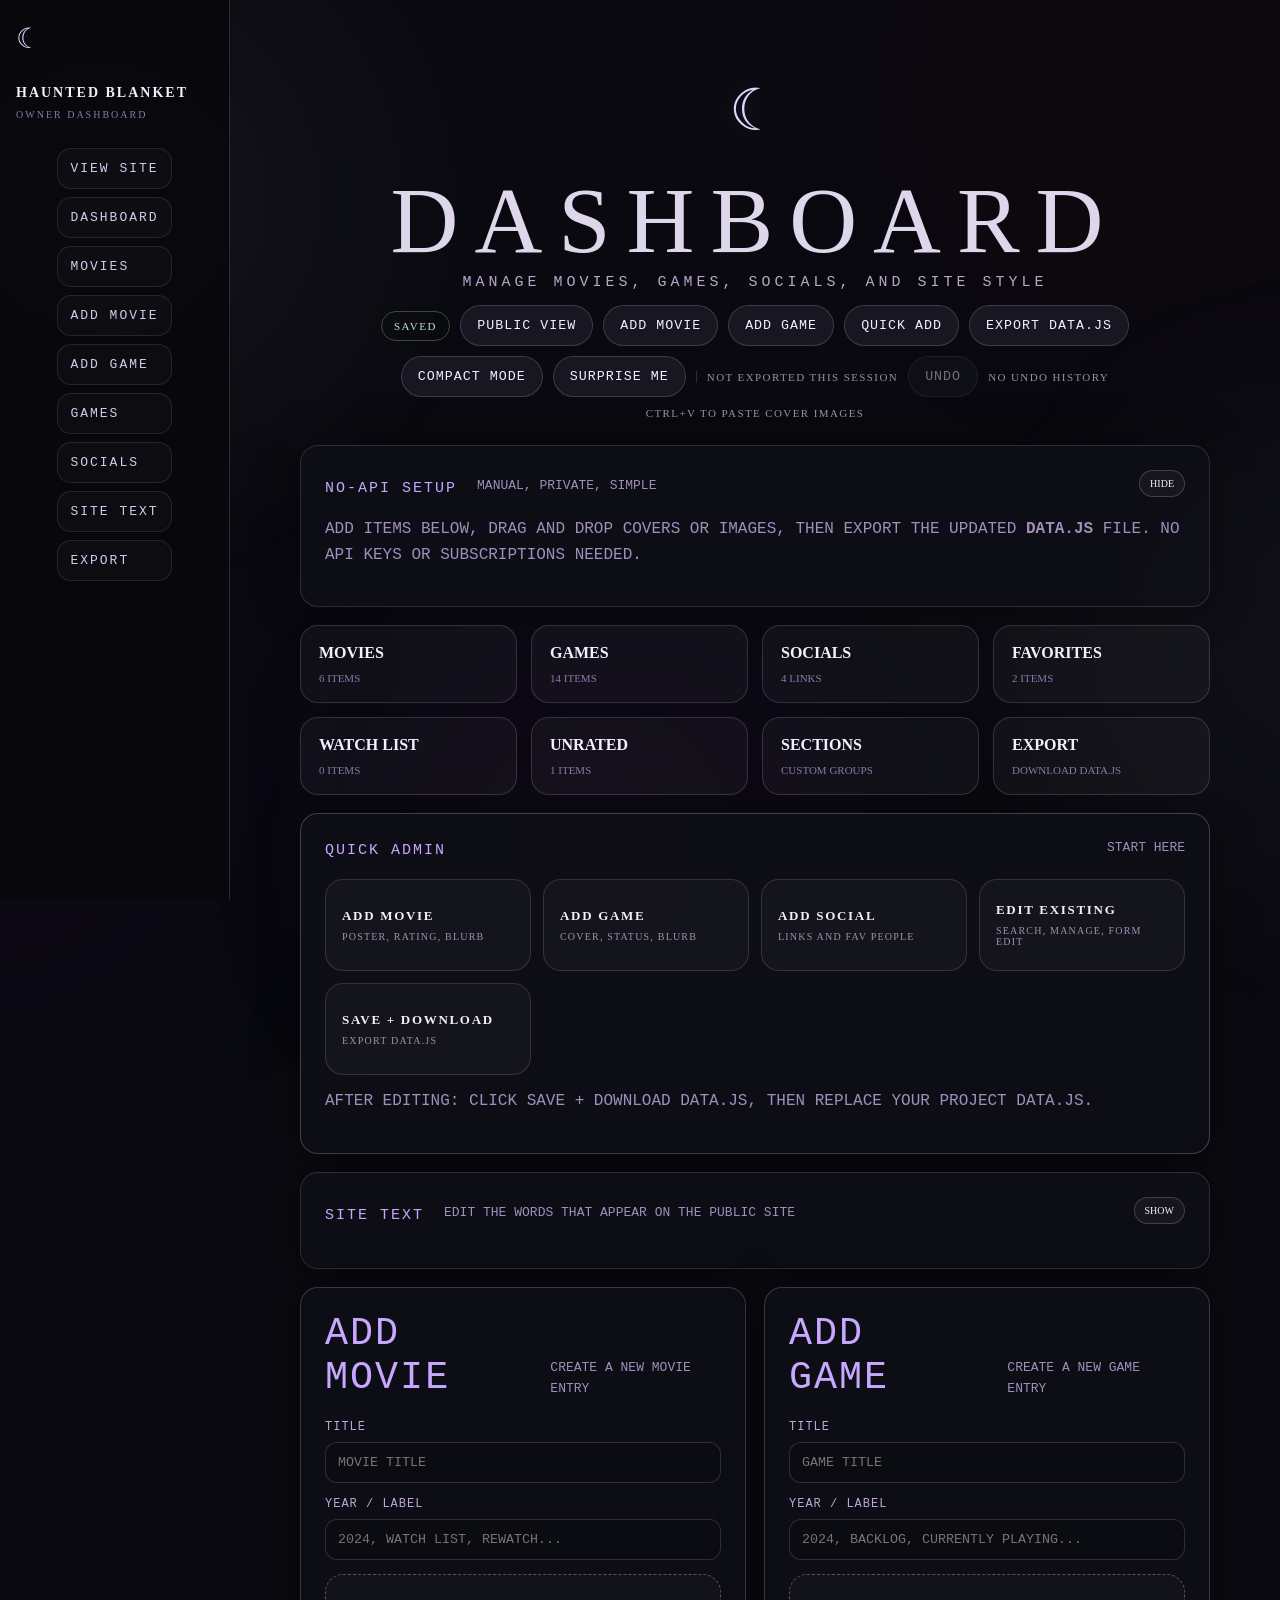
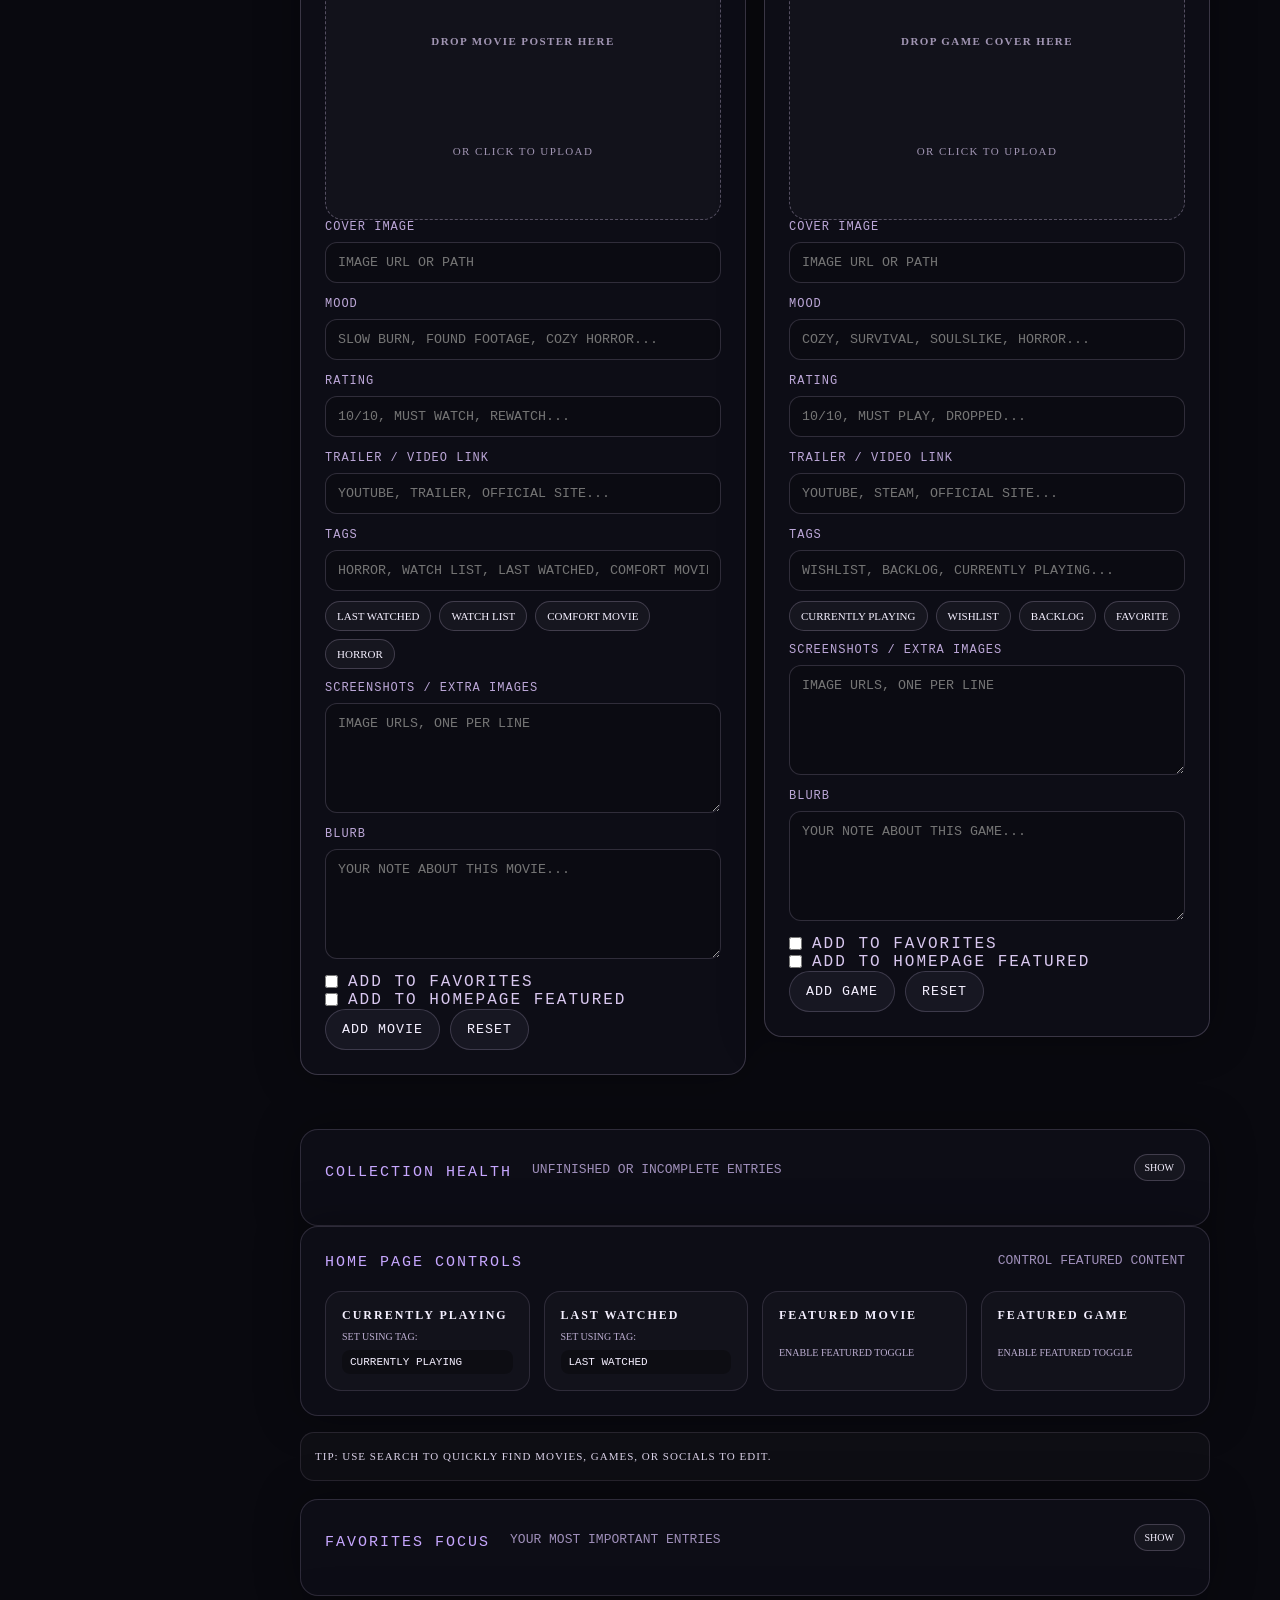
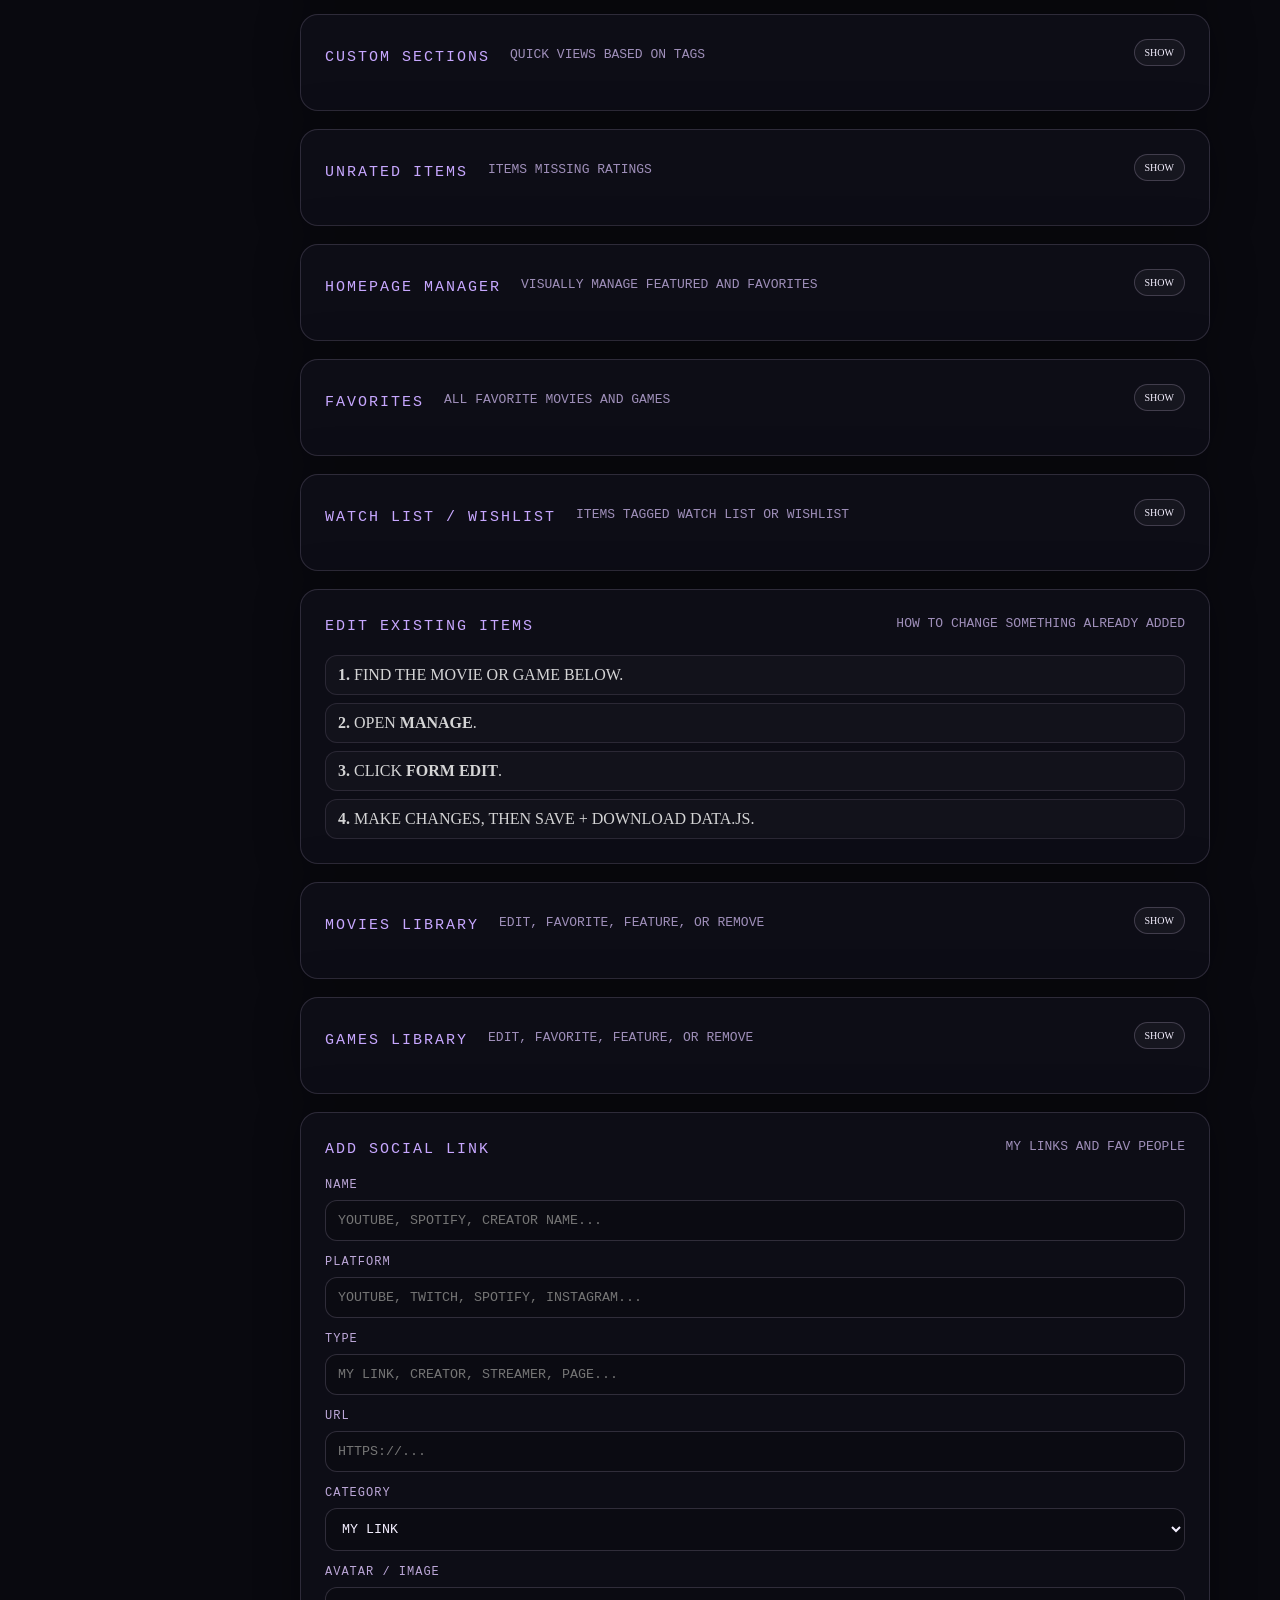
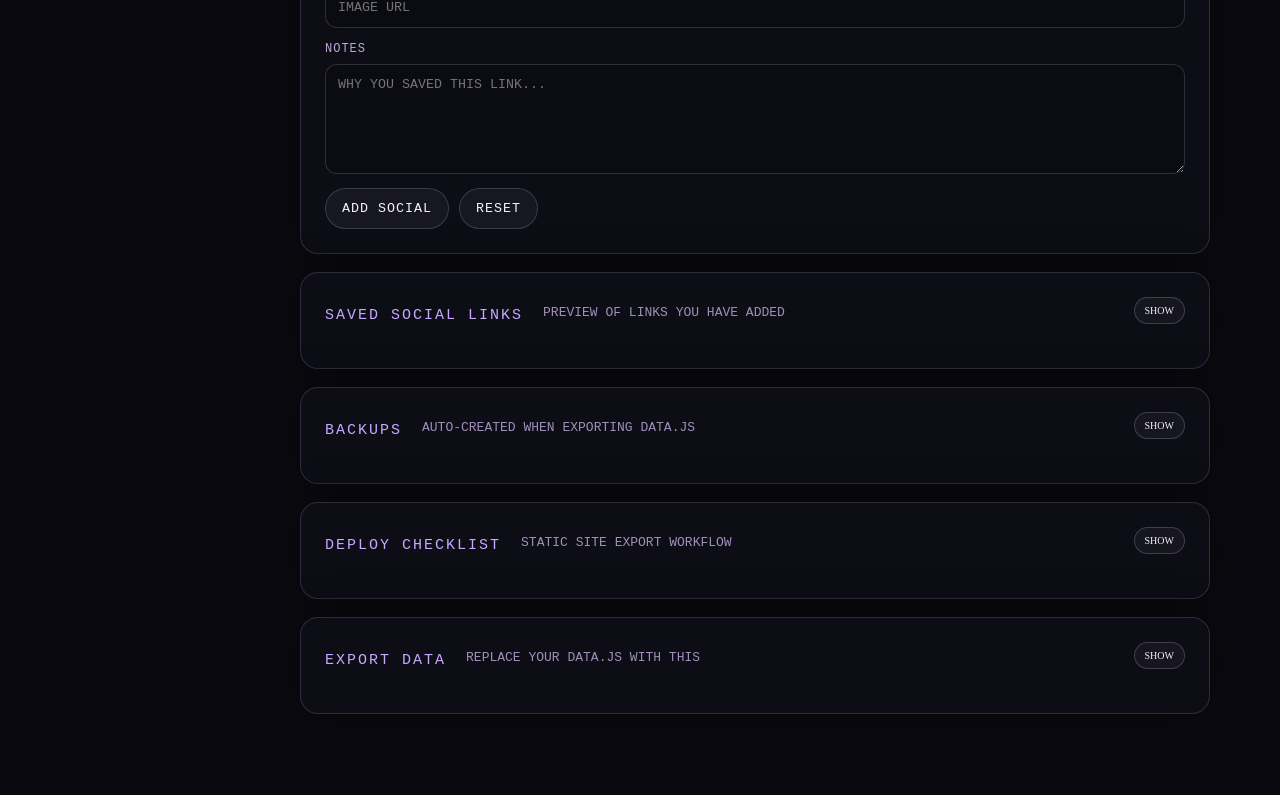
==== admin.html @ 54a0401f "Fixed GitHub Pages structure" ====
<!DOCTYPE html>
<html lang="en">
<head>
  <meta charset="UTF-8">
  <meta name="viewport" content="width=device-width, initial-scale=1.0">
  <title>HAUNTED BLANKET ADMIN</title>
  <link rel="stylesheet" href="admin.css">
</head>
<body
 class="admin-dashboard">
  <aside class="admin-sidebar">
    <div class="admin-brand">
      <div class="moon">☾</div>
      <strong>HAUNTED BLANKET</strong>
      <span>OWNER DASHBOARD</span>
    </div>
    <nav>
      <a href="index.html">VIEW SITE</a>
      <a href="#dashboard">DASHBOARD</a>
      <a href="#moviesAdmin">MOVIES</a>
      <a href="#addMoviePanel">ADD MOVIE</a>
      <a href="#addGamePanel">ADD GAME</a>
      <a href="#gamesAdmin">GAMES</a>
      <a href="#socials">SOCIALS</a>
      <a href="#design">SITE TEXT</a>
      <a href="#export">EXPORT</a>
    </nav>
  </aside>

  <main class="admin-wrap dashboard-main" id="dashboard">
    <section class="hero" style="padding:34px 0 26px">
      <div class="moon">☾</div>
      <h1>DASHBOARD</h1>
      <p class="subtitle">MANAGE MOVIES, GAMES, SOCIALS, AND SITE STYLE</p>
      <div class="admin-status-row">
        <span class="save-status clean" id="saveStatus">SAVED</span>
        <button type="button" class="btn mini-btn" id="viewModeToggle" onclick="toggleViewMode()">PUBLIC VIEW</button>
        <button type="button" class="btn mini-btn" id="quickAddMovieBtn" onclick="showAddPanel('movie')">ADD MOVIE</button>
        <button type="button" class="btn mini-btn" id="quickAddGameBtn" onclick="showAddPanel('game')">ADD GAME</button>
        <button type="button" class="btn mini-btn" onclick="openQuickAdd()">QUICK ADD</button>
        <button type="button" class="btn mini-btn" onclick="downloadNow()">EXPORT DATA.JS</button>
        <button type="button" class="btn mini-btn" id="densityToggle" onclick="toggleDensity()">COMPACT MODE</button>
        <button type="button" class="btn mini-btn" onclick="surpriseMe()">SURPRISE ME</button>
        <span class="undo-status" id="lastExportStatus">NOT EXPORTED THIS SESSION</span>
        <button type="button" class="btn mini-btn" id="undoBtn" onclick="undoLastAction()" disabled>UNDO</button>
        <span class="undo-status" id="undoStatus">NO UNDO HISTORY</span>
        <span class="undo-status">CTRL+V TO PASTE COVER IMAGES</span>
      </div>
    </section>

    <section class="panel" id="howto">
      <div class="section-header">
        <h2>NO-API SETUP</h2>
        <p>MANUAL, PRIVATE, SIMPLE</p>
      </div>
      <p class="notice">
        ADD ITEMS BELOW, DRAG AND DROP COVERS OR IMAGES, THEN EXPORT THE UPDATED <strong>DATA.JS</strong> FILE. NO API KEYS OR SUBSCRIPTIONS NEEDED.
      </p>
    </section>

    <section class="dashboard-cards">
      <a class="dash-card" href="#moviesAdmin"><strong>MOVIES</strong><span id="movieCount">0 ITEMS</span></a>
      <a class="dash-card" href="#gamesAdmin"><strong>GAMES</strong><span id="gameCount">0 ITEMS</span></a>
      <a class="dash-card" href="#socials"><strong>SOCIALS</strong><span id="socialCount">0 LINKS</span></a>
      <a class="dash-card" href="#favoritesAdmin"><strong>FAVORITES</strong><span id="favoriteCount">0 ITEMS</span></a>
      <a class="dash-card" href="#watchlistAdmin"><strong>WATCH LIST</strong><span id="watchlistCount">0 ITEMS</span></a>
      <a class="dash-card" href="#unratedAdmin"><strong>UNRATED</strong><span id="unratedCount">0 ITEMS</span></a>
      <a class="dash-card" href="#customSectionsPanel"><strong>SECTIONS</strong><span>CUSTOM GROUPS</span></a>
      <a class="dash-card" href="#export"><strong>EXPORT</strong><span>DOWNLOAD DATA.JS</span></a>
    </section>


    <section class="panel no-collapse easy-admin-panel" id="easyActions">
      <div class="section-header"><h2>QUICK ADMIN</h2><p>START HERE</p></div>
      <div class="easy-action-grid">
        <a class="easy-action-card" href="#addMoviePanel"><strong>ADD MOVIE</strong><span>POSTER, RATING, BLURB</span></a>
        <a class="easy-action-card" href="#addGamePanel"><strong>ADD GAME</strong><span>COVER, STATUS, BLURB</span></a>
        <a class="easy-action-card" href="#socials"><strong>ADD SOCIAL</strong><span>LINKS AND FAV PEOPLE</span></a>
        <a class="easy-action-card" href="#moviesAdmin"><strong>EDIT EXISTING</strong><span>SEARCH, MANAGE, FORM EDIT</span></a>
        <button type="button" class="easy-action-card button-card" onclick="saveSettingsAndExport()"><strong>SAVE + DOWNLOAD</strong><span>EXPORT DATA.JS</span></button>
      </div>
      <p class="notice easy-reminder">AFTER EDITING: CLICK SAVE + DOWNLOAD DATA.JS, THEN REPLACE YOUR PROJECT DATA.JS.</p>
    </section>


    <section class="panel" style="display:none">
      <div id="recentlyEditedList"></div>
    </section>

    <section class="panel live-preview-panel" style="display:none">
      <div id="sitePreview" style="display:none"></div>
    </section>

    <section class="panel" id="design" style="margin-top:18px">
      <div class="section-header"><h2>SITE TEXT</h2><p>EDIT THE WORDS THAT APPEAR ON THE PUBLIC SITE</p></div>
      <p class="notice">CHANGE THE TEXT BELOW, THEN EXPORT <strong>DATA.JS</strong>. THESE SETTINGS APPLY ACROSS THE PUBLIC SITE.</p>
      <div class="settings-grid">
        <label class="field">SITE TITLE<input id="set_siteTitle"></label>
        <label class="field">HOME SUBTITLE<input id="set_homeSubtitle"></label>
        <label class="field">COLLECTION HEADING<input id="set_collectionHeading"></label>
        <label class="field">COLLECTION SUBTITLE<input id="set_collectionSubtitle"></label>
        <label class="field">RECENTLY ADDED HEADING<input id="set_recentHeading"></label>
        <label class="field">RECENTLY ADDED SUBTITLE<input id="set_recentSubtitle"></label>
        <label class="field">FEATURED HEADING<input id="set_featuredHeading"></label>
        <label class="field">FEATURED SUBTITLE<input id="set_featuredSubtitle"></label>
        <label class="field">HOME QUOTE<input id="set_quote"></label>
        <label class="field">FOOTER TEXT<input id="set_footer"></label>
        <label class="field">MOVIES SUBTITLE<input id="set_moviesSubtitle"></label>
        <label class="field">MOVIES HEADING<input id="set_moviesHeading"></label>
        <label class="field">MOVIES FAVORITES HEADING<input id="set_moviesFavoritesHeading"></label>
        <label class="field">MOVIES REST HEADING<input id="set_moviesAllHeading"></label>
        <label class="field">GAMES SUBTITLE<input id="set_gamesSubtitle"></label>
        <label class="field">GAMES HEADING<input id="set_gamesHeading"></label>
        <label class="field">GAMES FAVORITES HEADING<input id="set_gamesFavoritesHeading"></label>
        <label class="field">GAMES REST HEADING<input id="set_gamesAllHeading"></label>
        <label class="field">SOCIALS SUBTITLE<input id="set_socialsSubtitle"></label>
        <label class="field">SOCIALS HEADING<input id="set_socialsHeading"></label>
      </div>
      <div class="button-row" style="margin-top:14px"><button type="button" class="btn" onclick="saveSettingsAndExport()">SAVE SITE TEXT + DOWNLOAD DATA.JS</button><button type="button" class="btn" onclick="alert(getDataText().slice(0, 1200))">VERIFY SITE TEXT SAVE</button></div>
    </section>

    
    <section class="admin-grid no-collapse" id="addMediaActions" style="margin-top:18px">
      <div class="panel no-collapse" id="addMoviePanel">
        <div class="section-header"><h2>ADD MOVIE</h2><p>CREATE A NEW MOVIE ENTRY</p></div>
        <label class="field">TITLE<input id="movieTitle" placeholder="MOVIE TITLE"></label>
        <label class="field">YEAR / LABEL<input id="movieYear" placeholder="2024, WATCH LIST, REWATCH..."></label>
        <div class="add-cover-drop" id="movieDropZone" tabindex="0">
          <div id="moviePreviewBox" class="add-cover-preview"><strong>DROP MOVIE POSTER HERE</strong><span>OR CLICK TO UPLOAD</span></div>
          <input id="movieFile" type="file" accept="image/*" hidden>
        </div>
        <label class="field">COVER IMAGE<input id="movieImage" placeholder="IMAGE URL OR PATH"></label>
        <label class="field">MOOD<input id="movieMood" placeholder="SLOW BURN, FOUND FOOTAGE, COZY HORROR..."></label>
        <label class="field">RATING<input id="movieRating" placeholder="10/10, MUST WATCH, REWATCH..."></label>
        <label class="field">TRAILER / VIDEO LINK<input id="movieTrailer" placeholder="YOUTUBE, TRAILER, OFFICIAL SITE..."></label>
        <label class="field">TAGS<input id="movieTags" placeholder="HORROR, WATCH LIST, LAST WATCHED, COMFORT MOVIE..."></label>
        <div class="quick-status-row movie-status-buttons">
          <button type="button" class="chip-btn" onclick="addDedicatedTag('movie','LAST WATCHED')">LAST WATCHED</button>
          <button type="button" class="chip-btn" onclick="addDedicatedTag('movie','WATCH LIST')">WATCH LIST</button>
          <button type="button" class="chip-btn" onclick="addDedicatedTag('movie','COMFORT MOVIE')">COMFORT MOVIE</button>
          <button type="button" class="chip-btn" onclick="addDedicatedTag('movie','HORROR')">HORROR</button>
        </div>
        <label class="field">SCREENSHOTS / EXTRA IMAGES<textarea id="movieGallery" placeholder="IMAGE URLS, ONE PER LINE"></textarea></label>
        <label class="field">BLURB<textarea id="movieDescription" placeholder="YOUR NOTE ABOUT THIS MOVIE..."></textarea></label>
        <label class="toggle-field"><input id="movieFavorite" type="checkbox"> ADD TO FAVORITES</label>
        <label class="toggle-field"><input id="movieFeatured" type="checkbox"> ADD TO HOMEPAGE FEATURED</label>
        <div class="button-row">
          <button type="button" class="btn" onclick="addMovie()">ADD MOVIE</button>
          <button type="button" class="btn" onclick="resetMovieForm()">RESET</button>
        </div>
      </div>

      <div class="panel no-collapse" id="addGamePanel">
        <div class="section-header"><h2>ADD GAME</h2><p>CREATE A NEW GAME ENTRY</p></div>
        <label class="field">TITLE<input id="gameTitle" placeholder="GAME TITLE"></label>
        <label class="field">YEAR / LABEL<input id="gameYear" placeholder="2024, BACKLOG, CURRENTLY PLAYING..."></label>
        <div class="add-cover-drop" id="gameDropZone" tabindex="0">
          <div id="gamePreviewBox" class="add-cover-preview"><strong>DROP GAME COVER HERE</strong><span>OR CLICK TO UPLOAD</span></div>
          <input id="gameFile" type="file" accept="image/*" hidden>
        </div>
        <label class="field">COVER IMAGE<input id="gameImage" placeholder="IMAGE URL OR PATH"></label>
        <label class="field">MOOD<input id="gameMood" placeholder="COZY, SURVIVAL, SOULSLIKE, HORROR..."></label>
        <label class="field">RATING<input id="gameRating" placeholder="10/10, MUST PLAY, DROPPED..."></label>
        <label class="field">TRAILER / VIDEO LINK<input id="gameTrailer" placeholder="YOUTUBE, STEAM, OFFICIAL SITE..."></label>
        <label class="field">TAGS<input id="gameTags" placeholder="WISHLIST, BACKLOG, CURRENTLY PLAYING..."></label>
        <div class="quick-status-row game-status-buttons">
          <button type="button" class="chip-btn" onclick="addDedicatedTag('game','CURRENTLY PLAYING')">CURRENTLY PLAYING</button>
          <button type="button" class="chip-btn" onclick="addDedicatedTag('game','WISHLIST')">WISHLIST</button>
          <button type="button" class="chip-btn" onclick="addDedicatedTag('game','BACKLOG')">BACKLOG</button>
          <button type="button" class="chip-btn" onclick="addDedicatedTag('game','FAVORITE')">FAVORITE</button>
        </div>
        <label class="field">SCREENSHOTS / EXTRA IMAGES<textarea id="gameGallery" placeholder="IMAGE URLS, ONE PER LINE"></textarea></label>
        <label class="field">BLURB<textarea id="gameDescription" placeholder="YOUR NOTE ABOUT THIS GAME..."></textarea></label>
        <label class="toggle-field"><input id="gameFavorite" type="checkbox"> ADD TO FAVORITES</label>
        <label class="toggle-field"><input id="gameFeatured" type="checkbox"> ADD TO HOMEPAGE FEATURED</label>
        <div class="button-row">
          <button type="button" class="btn" onclick="addGame()">ADD GAME</button>
          <button type="button" class="btn" onclick="resetGameForm()">RESET</button>
        </div>
      </div>
    </section>


    <section class="admin-grid" id="media" style="margin-top:18px">
      <div class="panel">
        <div class="section-header"><h2>EDIT SELECTED ITEM</h2><p>USED WHEN YOU CLICK FORM EDIT ON A CARD</p></div>
        <div class="admin-tools sticky-toolbar">
          <label class="field">SEARCH LIBRARY<input id="mediaSearch" placeholder="SEARCH TITLE, TAG, MOOD..." oninput="renderAll()"></label>
          <label class="field">SORT LIBRARY<select id="mediaSort" onchange="renderAll()">
            <option value="manual">MANUAL ORDER</option>
            <option value="recent">RECENTLY EDITED</option>
            <option value="title">TITLE A-Z</option>
            <option value="year">YEAR / LABEL</option>
          </select></label>
          <label class="toggle-field"><input id="showArchived" type="checkbox" onchange="renderAll()"> SHOW ARCHIVED ITEMS</label>
          <div class="quick-filter-bar" id="quickFilterBar">
            <button type="button" class="chip-btn" onclick="setQuickFilter('')">ALL</button>
            <button type="button" class="chip-btn" onclick="setQuickFilter('favorite')">FAVORITES</button>
            <button type="button" class="chip-btn" onclick="setQuickFilter('featured')">FEATURED</button>
            <button type="button" class="chip-btn" onclick="setQuickFilter('watchlist')">WATCHLIST</button>
            <button type="button" class="chip-btn" onclick="setQuickFilter('backlog')">BACKLOG</button>
            <button type="button" class="chip-btn" onclick="setQuickFilter('missingPoster')">MISSING POSTER</button>
            <button type="button" class="chip-btn" onclick="setQuickFilter('missingRating')">MISSING RATING</button>
            <button type="button" class="chip-btn" onclick="setQuickFilter('missingBlurb')">MISSING BLURB</button>
          </div>
          <div class="tag-manager" id="tagManager"></div>
          <div class="tag-presets">
            <button type="button" class="chip-btn" onclick="addPresetTag('HORROR')">HORROR</button>
            <button type="button" class="chip-btn" onclick="addPresetTag('COZY')">COZY</button>
            <button type="button" class="chip-btn" onclick="addPresetTag('WATCH LIST')">WATCH LIST</button>
            <button type="button" class="chip-btn" onclick="addPresetTag('WISHLIST')">WISHLIST</button>
            <button type="button" class="chip-btn" onclick="addPresetTag('BACKLOG')">BACKLOG</button>
            <button type="button" class="chip-btn" onclick="addPresetTag('COMPLETED')">COMPLETED</button>
            <button type="button" class="chip-btn" onclick="addPresetTag('FAVORITE')">FAVORITE</button>
          </div>
        </div>
        <label class="field">TITLE<input id="title" placeholder="SILENT HILL 2, THE WITCH, RESIDENT EVIL 2..."></label>
        <label class="field">TYPE<select id="type"><option value="movie">MOVIE</option><option value="game">GAME</option></select></label>
        <label class="field">YEAR / LABEL<input id="year" placeholder="2015, GAME, BACKLOG..."></label>
        <label class="field">POSTER / COVER</label>
        <div class="poster-drop-zone" id="coverDropZone" role="button" tabindex="0" aria-label="DRAG AND DROP A COVER IMAGE OR CLICK TO UPLOAD">
          <input id="coverFile" class="hidden-file" type="file" accept="image/*">
          <div class="poster-preview-box" id="coverPreviewBox"><div class="poster-placeholder"><strong>DROP COVER HERE</strong><span>OR CLICK TO UPLOAD</span></div></div>
        </div>
        <label class="field">IMAGE URL / PATH<input id="image" placeholder="OPTIONAL: IMAGES/MY-COVER.WEBP OR HTTPS://..."></label>
        <label class="field">MOOD<input id="mood" placeholder="RAINY NIGHT, SURVIVAL PANIC, COZY REPLAY..."></label>
        <label class="field">RATING<input id="rating" placeholder="10/10, 5 STARS, A+, FAVORITE..."></label>
        <label class="field">TRAILER / VIDEO LINK<input id="trailer" placeholder="YOUTUBE, TRAILER, STEAM, OFFICIAL SITE..."></label>
        <label class="field">SCREENSHOTS / EXTRA IMAGES<textarea id="gallery" placeholder="PASTE IMAGE URLS, ONE PER LINE"></textarea></label>
        <label class="field">TAGS<input id="tags" placeholder="HORROR, COZY, FAVORITE, BACKLOG"></label>
        <label class="field">BLURB<textarea id="description" placeholder="WRITE YOUR OWN SHORT NOTE..."></textarea></label>
        <label class="toggle-field"><input id="favorite" type="checkbox"> ADD TO FAVORITES SECTION</label>
        <label class="toggle-field"><input id="featured" type="checkbox"> ADD TO HOMEPAGE FEATURED PICKS</label>
        <div class="button-row"><button type="button" class="btn" id="saveEntryBtn" onclick="addEntry()">ADD ENTRY</button><button type="button" class="btn" onclick="resetForm()">RESET</button></div>
      </div>
    </section>

    <section class="admin-grid" style="margin-top:18px">
    </section>

    <section class="panel" id="collectionHealthPanel" style="margin-top:18px">
      <div class="section-header"><h2>COLLECTION HEALTH</h2><p>UNFINISHED OR INCOMPLETE ENTRIES</p></div>
      <div class="health-grid" id="healthGrid"></div>
    </section>

    
<section class="panel no-collapse" id="homepageControls">
  <div class="section-header">
    <h2>HOME PAGE CONTROLS</h2>
    <p>CONTROL FEATURED CONTENT</p>
  </div>

  <div class="dashboard-grid compact-dashboard-grid">
    <div class="dashboard-mini-card">
      <strong>CURRENTLY PLAYING</strong>
      <span>SET USING TAG:</span>
      <code>CURRENTLY PLAYING</code>
    </div>

    <div class="dashboard-mini-card">
      <strong>LAST WATCHED</strong>
      <span>SET USING TAG:</span>
      <code>LAST WATCHED</code>
    </div>

    <div class="dashboard-mini-card">
      <strong>FEATURED MOVIE</strong>
      <span>ENABLE FEATURED TOGGLE</span>
    </div>

    <div class="dashboard-mini-card">
      <strong>FEATURED GAME</strong>
      <span>ENABLE FEATURED TOGGLE</span>
    </div>
  </div>
</section>


<div class="admin-reminder">
TIP: USE SEARCH TO QUICKLY FIND MOVIES, GAMES, OR SOCIALS TO EDIT.
</div>

<section class="panel media-library" id="favoritesFocusPanel" style="margin-top:18px">
      <div class="section-header"><h2>FAVORITES FOCUS</h2><p>YOUR MOST IMPORTANT ENTRIES</p></div>
      <div class="poster-wall compact-wall" id="favoritesFocusGrid"></div>
    </section>

    <section class="panel media-library" id="customSectionsPanel" style="margin-top:18px">
      <div class="section-header"><h2>CUSTOM SECTIONS</h2><p>QUICK VIEWS BASED ON TAGS</p></div>
      <p class="notice">USE THESE TAGS TO CREATE READY-MADE COLLECTIONS: CURRENTLY PLAYING, OCTOBER WATCHES, COMFORT MOVIE, BEST ATMOSPHERE.</p>
      <div class="custom-section-grid">
        <div>
          <h3 class="mini-heading">CURRENTLY PLAYING</h3>
          <div class="poster-wall compact-wall" id="currentlyPlayingGrid"></div>
        </div>
        <div>
          <h3 class="mini-heading">OCTOBER WATCHES</h3>
          <div class="poster-wall compact-wall" id="octoberWatchesGrid"></div>
        </div>
        <div>
          <h3 class="mini-heading">COMFORT PICKS</h3>
          <div class="poster-wall compact-wall" id="comfortPicksGrid"></div>
        </div>
        <div>
          <h3 class="mini-heading">BEST ATMOSPHERE</h3>
          <div class="poster-wall compact-wall" id="atmosphereGrid"></div>
        </div>
      </div>
    </section>

    <section class="panel media-library" id="unratedAdmin" style="margin-top:18px">
      <div class="section-header"><h2>UNRATED ITEMS</h2><p>ITEMS MISSING RATINGS</p></div>
      <div class="poster-wall compact-wall" id="unratedGrid"></div>
    </section>

    <section class="panel media-library" id="homepageManager" style="margin-top:18px">
      <div class="section-header"><h2>HOMEPAGE MANAGER</h2><p>VISUALLY MANAGE FEATURED AND FAVORITES</p></div>
      <div class="home-manager-grid">
        <div>
          <h3 class="mini-heading">FEATURED PICKS</h3>
          <div class="poster-wall compact-wall" id="featuredManagerGrid"></div>
        </div>
        <div>
          <h3 class="mini-heading">FAVORITES</h3>
          <div class="poster-wall compact-wall" id="favoritesManagerGrid"></div>
        </div>
      </div>
    </section>

    <section class="panel media-library" id="favoritesAdmin" style="margin-top:18px">
      <div class="section-header"><h2>FAVORITES</h2><p>ALL FAVORITE MOVIES AND GAMES</p></div>
      <div class="poster-wall" id="favoriteDraftGrid"></div>
    </section>

    <section class="panel media-library" id="watchlistAdmin" style="margin-top:18px">
      <div class="section-header"><h2>WATCH LIST / WISHLIST</h2><p>ITEMS TAGGED WATCH LIST OR WISHLIST</p></div>
      <div class="poster-wall" id="watchlistDraftGrid"></div>
    </section>

    <section class="panel no-collapse" id="editExistingGuide" style="margin-top:18px">
      <div class="section-header"><h2>EDIT EXISTING ITEMS</h2><p>HOW TO CHANGE SOMETHING ALREADY ADDED</p></div>
      <div class="admin-help-steps">
        <p><strong>1.</strong> FIND THE MOVIE OR GAME BELOW.</p>
        <p><strong>2.</strong> OPEN <strong>MANAGE</strong>.</p>
        <p><strong>3.</strong> CLICK <strong>FORM EDIT</strong>.</p>
        <p><strong>4.</strong> MAKE CHANGES, THEN SAVE + DOWNLOAD DATA.JS.</p>
      </div>
    </section>

    <section class="panel media-library" id="moviesAdmin" style="margin-top:18px">
      <div class="notice">EDIT EXISTING: open MANAGE on a card, then click FORM EDIT.</div>
      <div class="section-header"><h2>MOVIES LIBRARY</h2><p>EDIT, FAVORITE, FEATURE, OR REMOVE</p></div>
      <div class="bulk-actions" id="bulkMoviesControls">
        <button type="button" class="btn" onclick="selectAllType('movie')">SELECT ALL MOVIES</button>
        <button type="button" class="btn" onclick="clearSelection()">CLEAR</button>
        <button type="button" class="btn" onclick="bulkFavorite()">FAVORITE SELECTED</button>
        <button type="button" class="btn" onclick="bulkFeatured()">FEATURE SELECTED</button>
        <button type="button" class="btn" onclick="bulkAddTag()">ADD TAG</button>
        <button type="button" class="btn danger-btn" onclick="bulkDelete()">DELETE SELECTED</button>
      </div>
      <div class="poster-wall" id="moviesDraftGrid"></div>
    </section>

    <section class="panel media-library" id="gamesAdmin" style="margin-top:18px">
      <div class="section-header"><h2>GAMES LIBRARY</h2><p>EDIT, FAVORITE, FEATURE, OR REMOVE</p></div>
      <div class="bulk-actions" id="bulkGamesControls">
        <button type="button" class="btn" onclick="selectAllType('game')">SELECT ALL GAMES</button>
        <button type="button" class="btn" onclick="clearSelection()">CLEAR</button>
        <button type="button" class="btn" onclick="bulkFavorite()">FAVORITE SELECTED</button>
        <button type="button" class="btn" onclick="bulkFeatured()">FEATURE SELECTED</button>
        <button type="button" class="btn" onclick="bulkAddTag()">ADD TAG</button>
        <button type="button" class="btn danger-btn" onclick="bulkDelete()">DELETE SELECTED</button>
      </div>
      <div class="poster-wall" id="gamesDraftGrid"></div>
    </section>
    
    <section class="panel no-collapse" id="socials" style="margin-top:18px">
      <div class="section-header"><h2>ADD SOCIAL LINK</h2><p>MY LINKS AND FAV PEOPLE</p></div>

      <label class="field">NAME<input id="socialName" placeholder="YOUTUBE, SPOTIFY, CREATOR NAME..."></label>
      <label class="field">PLATFORM<input id="socialPlatform" placeholder="YOUTUBE, TWITCH, SPOTIFY, INSTAGRAM..."></label>
      <label class="field">TYPE<input id="socialType" placeholder="MY LINK, CREATOR, STREAMER, PAGE..."></label>
      <label class="field">URL<input id="socialUrl" placeholder="HTTPS://..."></label>
      <label class="field">CATEGORY<select id="socialCategory">
        <option value="my-link">MY LINK</option>
        <option value="creator">FAV PEOPLE</option>
      </select></label>
      <label class="field">AVATAR / IMAGE<input id="socialAvatar" placeholder="IMAGE URL"></label>
      <label class="field">NOTES<textarea id="socialNotes" placeholder="WHY YOU SAVED THIS LINK..."></textarea></label>

      <div class="button-row">
        <button type="button" class="btn" id="socialSaveBtn" onclick="saveSocial()">ADD SOCIAL</button>
        <button type="button" class="btn" id="socialResetBtn" onclick="resetSocialForm()">RESET</button>
      </div>
    </section>

    <section class="panel" style="margin-top:18px"><div class="section-header"><h2>SAVED SOCIAL LINKS</h2><p>PREVIEW OF LINKS YOU HAVE ADDED</p></div><div class="button-row" style="margin-bottom:14px"><a class="btn" href="#socials">ADD / EDIT SOCIAL LINK</a></div><div class="social-draft-list" id="socialDraftList"></div></section>

    <section class="panel" id="backupPanel" style="margin-top:18px">
      <div class="section-header"><h2>BACKUPS</h2><p>AUTO-CREATED WHEN EXPORTING DATA.JS</p></div>
      <p class="notice">EVERY EXPORT ALSO DOWNLOADS A BACKUP FILE. KEEP THOSE BACKUPS SOMEWHERE SAFE.</p>
      <div class="button-row"><button type="button" class="btn" onclick="downloadBackupOnly()">DOWNLOAD BACKUP NOW</button></div>
      <div class="backup-list" id="backupList"></div>
    </section>

    <section class="panel" id="deployGuidePanel" style="margin-top:18px">
      <div class="section-header"><h2>DEPLOY CHECKLIST</h2><p>STATIC SITE EXPORT WORKFLOW</p></div>
      <div class="deploy-checklist">
        <p>1. CLICK <strong>DOWNLOAD DATA.JS</strong>.</p>
        <p>2. REPLACE THE OLD <strong>DATA.JS</strong> IN YOUR SITE FOLDER.</p>
        <p>3. KEEP THE REST OF THE FILES TOGETHER: INDEX, MOVIES, GAMES, SOCIALS, STYLE, SITE, ADMIN.</p>
        <p>4. UPLOAD THE WHOLE FOLDER TO NETLIFY, GITHUB PAGES, OR YOUR HOST.</p>
      </div>
    </section>

    <section class="panel" id="export" style="margin-top:18px">
      <div class="section-header"><h2>EXPORT DATA</h2><p>REPLACE YOUR DATA.JS WITH THIS</p></div>
      <p class="notice">AFTER ADDING ITEMS, CLICK EXPORT. SAVE THE DOWNLOADED <strong>DATA.JS</strong> FILE INTO YOUR SITE FOLDER, REPLACING THE OLD ONE. THEN REFRESH <strong>INDEX.HTML</strong>.</p>
      <div class="button-row"><button type="button" class="btn" onclick="exportData()">DOWNLOAD DATA.JS</button><button type="button" class="btn" onclick="copyData()">COPY DATA.JS TEXT</button><button type="button" class="btn" onclick="clearDraft()">CLEAR DRAFT</button></div>
      <pre class="codebox" id="codePreview"></pre>
    </section>
  </main>


  <div class="admin-modal" id="quickAddModal" aria-hidden="true">
    <div class="admin-modal-backdrop" onclick="closeQuickAdd()"></div>
    <section class="admin-modal-card">
      <button type="button" class="admin-modal-close" onclick="closeQuickAdd()" aria-label="Close">×</button>
      <div class="section-header"><h2>QUICK ADD</h2><p>FAST BACKLOG ENTRY</p></div>
      <label class="field">TITLE<input id="quickTitle" placeholder="TITLE"></label>
      <label class="field">TYPE<select id="quickType"><option value="movie">MOVIE</option><option value="game">GAME</option></select></label>
      <label class="field">YEAR / LABEL<input id="quickYear" placeholder="2024, BACKLOG, TO WATCH..."></label>
      <label class="field">POSTER / COVER<input id="quickImage" placeholder="IMAGE URL / PATH"></label>
      <label class="field">TAGS<input id="quickTags" placeholder="HORROR, WATCH LIST, WISHLIST..."></label>
      <label class="field">RATING<input id="quickRating" placeholder="10/10, 5 STARS..."></label>
      <label class="field">TRAILER / VIDEO LINK<input id="quickTrailer" placeholder="YOUTUBE, TRAILER, STEAM..."></label>
      <label class="field">SCREENSHOTS / EXTRA IMAGES<textarea id="quickGallery" placeholder="IMAGE URLS, ONE PER LINE"></textarea></label>
      <label class="field">BLURB<textarea id="quickDescription" placeholder="SHORT NOTE..."></textarea></label>
      <div class="button-row"><button type="button" class="btn" onclick="saveQuickAdd()">SAVE QUICK ADD</button></div>
    </section>
  </div>

  <script src="data.js"></script>
<script>
  const STORAGE = 'hauntedBlanketDraftDataManualV2';
  const original = window.HAUNTED_BLANKET_DATA || { media: [], socials: [], settings: {} };
  let draft = JSON.parse(localStorage.getItem(STORAGE) || 'null') || structuredClone(original);

  draft.media ||= [];
  draft.socials ||= [];
  draft.settings ||= {};

  let editingIndex = -1;
  let editingSocialIndex = -1;
  let uploadedCoverData = '';
  let movieCoverData = '';
  let gameCoverData = '';
  let selectedMedia = new Set();
  let activeTagFilter = '';
  let quickFilter = '';
  let compactMode = false;
  let publicViewMode = false;
  let dirty = false;
  const undoStack = [];

  const DEFAULT_SETTINGS = {
    siteTitle: 'HAUNTED BLANKET',
    homeSubtitle: 'COZY THINGS FOR SLEEPLESS NIGHTS',
    collectionHeading: 'COLLECTION',
    collectionSubtitle: 'EXPLORE THE COLLECTION',
    recentHeading: 'RECENTLY ADDED',
    recentSubtitle: 'NEWEST MOVIES AND GAMES',
    featuredHeading: 'FEATURED PICKS',
    featuredSubtitle: 'MOVIES AND GAMES FOR LATE NIGHTS',
    quote: 'EVERY NIGHT HAS A STORY.',
    footer: 'HAUNTED BLANKET',
    moviesSubtitle: '',
    moviesHeading: 'MOVIES',
    moviesFavoritesHeading: 'FAVORITE MOVIES',
    moviesAllHeading: 'ALL MOVIES',
    gamesSubtitle: '',
    gamesHeading: 'GAMES',
    gamesFavoritesHeading: 'FAVORITE GAMES',
    gamesAllHeading: 'ALL GAMES',
    socialsSubtitle: 'CREATORS, STREAMERS, PAGES, AND LINKS',
    socialsHeading: 'SOCIALS'
  };
  const SETTING_KEYS = Object.keys(DEFAULT_SETTINGS);

  function $(id) { return document.getElementById(id); }

  function escapeHtml(text = '') {
    return String(text).replace(/[&<>'"]/g, c => ({
      '&': '&amp;', '<': '&lt;', '>': '&gt;', "'": '&#39;', '"': '&quot;'
    }[c]));
  }

  function normalizeUrl(url = '') {
    const trimmed = String(url || '').trim();
    if (!trimmed) return '';
    return trimmed.startsWith('http://') || trimmed.startsWith('https://') ? trimmed : `https://${trimmed}`;
  }

  function parseGalleryInput(value = '') {
    return String(value || '').split(/\n+/).map(v => v.trim()).filter(Boolean);
  }

  function galleryToInput(value) {
    return Array.isArray(value) ? value.join('\n') : '';
  }

  
  function collectSettingsFromVisibleFields() {
    draft.settings ||= {};
    document.querySelectorAll('[id^="set_"]').forEach(input => {
      const key = input.id.replace(/^set_/, '');
      draft.settings[key] = input.type === 'checkbox' ? input.checked : input.value;
    });
  }

  function mergedSettings() {
    return { ...DEFAULT_SETTINGS, ...(draft.settings || {}) };
  }

  function populateSettingsForm() {
    const current = mergedSettings();
    SETTING_KEYS.forEach(key => {
      const input = $('set_' + key);
      if (!input) return;
      input.value = current[key] ?? '';
    });
  }

  function setDirty(value) {
    dirty = value;
    const badge = $('saveStatus');
    if (badge) {
      badge.textContent = dirty ? 'UNEXPORTED CHANGES' : 'SAVED';
      badge.classList.toggle('dirty', dirty);
      badge.classList.toggle('clean', !dirty);
    }
  }

  function save(markDirty = true) {
    localStorage.setItem(STORAGE, JSON.stringify(draft));
    if (markDirty) setDirty(true);
    renderAll();
  }

  function getDataText() {
    return 'window.HAUNTED_BLANKET_DATA = ' + JSON.stringify(draft, null, 2) + ';\n';
  }

  function renderCode() {
    if ($('codePreview')) $('codePreview').textContent = getDataText();
  }

  function downloadFile(filename, text) {
    const blob = new Blob([text], { type: 'application/javascript' });
    const a = document.createElement('a');
    a.href = URL.createObjectURL(blob);
    a.download = filename;
    document.body.appendChild(a);
    a.click();
    a.remove();
    setTimeout(() => URL.revokeObjectURL(a.href), 1000);
  }

  function exportData() {
    collectSettingsFromVisibleFields();
    localStorage.setItem(STORAGE, JSON.stringify(draft));

    const dataText = getDataText();
    const blob = new Blob([dataText], { type: 'application/javascript' });
    const a = document.createElement('a');
    a.href = URL.createObjectURL(blob);
    a.download = 'data.js';
    document.body.appendChild(a);
    a.click();
    a.remove();
    setTimeout(() => URL.revokeObjectURL(a.href), 1000);

    setDirty(false);
    const last = $('lastExportStatus');
    if (last) last.textContent = 'LAST EXPORTED: ' + new Date().toLocaleTimeString();
  }

  function downloadNow() {
    exportData();
  }

  function copyData() {
    navigator.clipboard.writeText(getDataText()).then(() => alert('COPIED DATA.JS TEXT.'));
  }

  function saveSettingsFromForm(showAlert = true) {
    collectSettingsFromVisibleFields();
    save();
    populateSettingsForm();
    if (showAlert) alert('SITE TEXT SAVED. CLICK DOWNLOAD DATA.JS WHEN READY.');
  }

  function saveSettingsAndExport() {
    collectSettingsFromVisibleFields();
    localStorage.setItem(STORAGE, JSON.stringify(draft));
    renderAll();
    exportData();
    alert('SITE TEXT SAVED. DATA.JS HAS BEEN DOWNLOADED.');
  }

  function resetSettingsForm() {
    if (!confirm('RESET SITE TEXT TO DEFAULTS?')) return;
    draft.settings = structuredClone(DEFAULT_SETTINGS);
    populateSettingsForm();
    save();
  }

  function clearDraft() {
    if (!confirm('CLEAR ADMIN DRAFT AND RELOAD CURRENT DATA.JS?')) return;
    localStorage.removeItem(STORAGE);
    draft = structuredClone(original);
    draft.media ||= [];
    draft.socials ||= [];
    draft.settings ||= {};
    selectedMedia = new Set();
    editingIndex = -1;
    editingSocialIndex = -1;
    populateSettingsForm();
    save();
  }

  function pushUndo(label = 'CHANGE') {
    undoStack.push({ label, snapshot: structuredClone(draft) });
    if (undoStack.length > 20) undoStack.shift();
    updateUndoStatus();
  }

  function updateUndoStatus() {
    const btn = $('undoBtn');
    const status = $('undoStatus');
    const last = undoStack[undoStack.length - 1];
    if (btn) btn.disabled = !last;
    if (status) status.textContent = last ? `CAN UNDO: ${last.label}` : 'NO UNDO HISTORY';
  }

  function undoLastAction() {
    const last = undoStack.pop();
    if (!last) return;
    draft = structuredClone(last.snapshot);
    draft.media ||= [];
    draft.socials ||= [];
    draft.settings ||= {};
    localStorage.setItem(STORAGE, JSON.stringify(draft));
    setDirty(true);
    renderAll();
    updateUndoStatus();
  }

  function timestampSlug() {
    const d = new Date();
    const pad = n => String(n).padStart(2, '0');
    return `${d.getFullYear()}-${pad(d.getMonth()+1)}-${pad(d.getDate())}_${pad(d.getHours())}-${pad(d.getMinutes())}-${pad(d.getSeconds())}`;
  }

  function downloadBackupOnly() {
    const filename = `data-backup-${timestampSlug()}.js`;
    downloadFile(filename, getDataText());
    const records = JSON.parse(localStorage.getItem('hauntedBlanketBackupRecords') || '[]');
    records.unshift({ filename, time: new Date().toLocaleString() });
    localStorage.setItem('hauntedBlanketBackupRecords', JSON.stringify(records.slice(0, 12)));
    renderBackupList();
  }

  function renderBackupList() {
    const box = $('backupList');
    if (!box) return;
    const records = JSON.parse(localStorage.getItem('hauntedBlanketBackupRecords') || '[]');
    box.innerHTML = records.length
      ? records.map(r => `<div class="backup-row"><strong>${escapeHtml(r.filename)}</strong><span>${escapeHtml(r.time)}</span></div>`).join('')
      : '<p class="notice">NO BACKUPS DOWNLOADED YET.</p>';
  }

  
  function compressImageFile(file, maxWidth = 1000, quality = 0.82) {
    return new Promise(resolve => {
      if (!file || !file.type || !file.type.startsWith('image/')) return resolve(null);

      const reader = new FileReader();
      reader.onload = () => {
        const img = new Image();
        img.onload = () => {
          const scale = Math.min(1, maxWidth / img.width);
          const canvas = document.createElement('canvas');
          canvas.width = Math.round(img.width * scale);
          canvas.height = Math.round(img.height * scale);

          const ctx = canvas.getContext('2d');
          ctx.drawImage(img, 0, 0, canvas.width, canvas.height);

          resolve(canvas.toDataURL('image/jpeg', quality));
        };
        img.onerror = () => resolve(reader.result);
        img.src = reader.result;
      };
      reader.onerror = () => resolve(null);
      reader.readAsDataURL(file);
    });
  }

  async function fileToOptimizedDataUrl(file) {
    const optimized = await compressImageFile(file);
    return optimized;
  }

  
  function setupDedicatedCoverDrop(kind) {
    const zone = $(kind + 'DropZone');
    const fileInput = $(kind + 'File');
    const preview = $(kind + 'PreviewBox');
    const imageInput = $(kind + 'Image');
    if (!zone || !fileInput || !preview) return;

    function setData(dataUrl) {
      if (kind === 'movie') movieCoverData = dataUrl;
      else gameCoverData = dataUrl;

      if (imageInput) imageInput.value = '';
      preview.innerHTML = `<img class="poster" src="${dataUrl}" alt="${kind} cover preview">`;
    }

    async function handle(file) {
      if (!file || !file.type.startsWith('image/')) return alert('PLEASE CHOOSE AN IMAGE FILE.');
      const dataUrl = typeof fileToOptimizedDataUrl === 'function'
        ? await fileToOptimizedDataUrl(file)
        : await new Promise(resolve => {
            const reader = new FileReader();
            reader.onload = () => resolve(reader.result);
            reader.readAsDataURL(file);
          });

      setData(dataUrl);
    }

    zone.addEventListener('click', () => fileInput.click());
    zone.addEventListener('keydown', e => {
      if (e.key === 'Enter' || e.key === ' ') {
        e.preventDefault();
        fileInput.click();
      }
    });

    fileInput.addEventListener('change', e => handle(e.target.files && e.target.files[0]));
    zone.addEventListener('dragover', e => {
      e.preventDefault();
      zone.classList.add('drag-over');
    });
    zone.addEventListener('dragleave', e => {
      e.preventDefault();
      zone.classList.remove('drag-over');
    });
    zone.addEventListener('drop', e => {
      e.preventDefault();
      zone.classList.remove('drag-over');
      handle(e.dataTransfer.files && e.dataTransfer.files[0]);
    });

    if (imageInput) {
      imageInput.addEventListener('input', e => {
        if (kind === 'movie') movieCoverData = '';
        else gameCoverData = '';

        const src = e.target.value.trim();
        preview.innerHTML = src
          ? `<img class="poster" src="${escapeHtml(src)}" alt="${kind} cover preview">`
          : `<strong>DROP ${kind.toUpperCase()} COVER HERE</strong><span>OR CLICK TO UPLOAD</span>`;
      });
    }
  }

  function resetDedicatedCover(kind) {
    const preview = $(kind + 'PreviewBox');
    const fileInput = $(kind + 'File');

    if (kind === 'movie') movieCoverData = '';
    else gameCoverData = '';

    if (fileInput) fileInput.value = '';
    if (preview) {
      preview.innerHTML = `<strong>DROP ${kind.toUpperCase()} ${kind === 'movie' ? 'POSTER' : 'COVER'} HERE</strong><span>OR CLICK TO UPLOAD</span>`;
    }
  }

  function setupDropZone() {
    const zone = $('coverDropZone');
    const fileInput = $('coverFile');
    const imageInput = $('image');
    if (!zone || !fileInput) return;

    function render(src) {
      const box = $('coverPreviewBox');
      if (!box) return;
      box.innerHTML = src
        ? `<img class="poster" src="${src}" alt="PREVIEW">`
        : `<div class="poster-placeholder"><strong>DROP COVER HERE</strong><span>OR CLICK TO UPLOAD</span></div>`;
    }

    async function handle(file) {
      if (!file || !file.type.startsWith('image/')) return alert('PLEASE CHOOSE AN IMAGE FILE.');
      const dataUrl = await fileToOptimizedDataUrl(file);
      uploadedCoverData = dataUrl;
      if (imageInput) imageInput.value = '';
      render(dataUrl);
    }

    fileInput.addEventListener('change', e => handle(e.target.files && e.target.files[0]));
    zone.addEventListener('click', () => fileInput.click());
    zone.addEventListener('keydown', e => {
      if (e.key === 'Enter' || e.key === ' ') {
        e.preventDefault();
        fileInput.click();
      }
    });
    zone.addEventListener('dragover', e => { e.preventDefault(); zone.classList.add('drag-over'); });
    zone.addEventListener('dragleave', e => { e.preventDefault(); zone.classList.remove('drag-over'); });
    zone.addEventListener('drop', e => {
      e.preventDefault();
      zone.classList.remove('drag-over');
      handle(e.dataTransfer.files && e.dataTransfer.files[0]);
    });
    if (imageInput) imageInput.addEventListener('input', e => {
      uploadedCoverData = '';
      render(e.target.value.trim());
    });
    render('');
  }

  function addPresetTag(tag) {
    const input = $('tags');
    if (!input) return;
    const current = input.value.split(',').map(t => t.trim()).filter(Boolean);
    if (!current.map(t => t.toUpperCase()).includes(tag.toUpperCase())) current.push(tag);
    input.value = current.join(', ');
  }

  
  function showAddPanel(kind) {
    const target = kind === 'game' ? $('addGamePanel') : $('addMoviePanel');
    if (!target) return alert('ADD PANEL NOT FOUND.');
    target.scrollIntoView({ behavior: 'smooth', block: 'start' });
    target.classList.add('flash-focus');
    setTimeout(() => target.classList.remove('flash-focus'), 1400);
  }

  
  function addDedicatedTag(kind, tag) {
    const id = kind === 'movie' ? 'movieTags' : 'gameTags';
    const input = $(id);
    if (!input) return;
    const current = input.value.split(',').map(t => t.trim()).filter(Boolean);
    if (!current.map(t => t.toUpperCase()).includes(tag.toUpperCase())) current.push(tag);
    input.value = current.join(', ');
  }

  function resetMovieForm() {
    ['movieTitle','movieYear','movieImage','movieMood','movieRating','movieTrailer','movieTags','movieGallery','movieDescription'].forEach(id => {
      const el = $(id);
      if (el) el.value = '';
    });
    if ($('movieFavorite')) $('movieFavorite').checked = false;
    if ($('movieFeatured')) $('movieFeatured').checked = false;
    resetDedicatedCover('movie');
  }

  function resetGameForm() {
    ['gameTitle','gameYear','gameImage','gameMood','gameRating','gameTrailer','gameTags','gameGallery','gameDescription'].forEach(id => {
      const el = $(id);
      if (el) el.value = '';
    });
    if ($('gameFavorite')) $('gameFavorite').checked = false;
    if ($('gameFeatured')) $('gameFeatured').checked = false;
    resetDedicatedCover('game');
  }

  function makeMediaEntryFromDedicatedForm(kind) {
    draft.media ||= [];
    const prefix = kind === 'movie' ? 'movie' : 'game';
    const get = suffix => $(prefix + suffix);
    const galleryRaw = get('Gallery')?.value || '';

    return {
      title: get('Title')?.value.trim() || '',
      type: kind,
      year: get('Year')?.value.trim() || (kind === 'game' ? 'GAME' : ''),
      image: (kind === 'movie' ? movieCoverData : gameCoverData) || get('Image')?.value.trim() || '',
      mood: get('Mood')?.value.trim() || '',
      rating: get('Rating')?.value.trim() || '',
      trailer: normalizeUrl(get('Trailer')?.value || ''),
      gallery: typeof parseGalleryInput === 'function' ? parseGalleryInput(galleryRaw) : String(galleryRaw).split('\n').map(v => v.trim()).filter(Boolean),
      tags: (get('Tags')?.value || '').split(',').map(t => t.trim()).filter(Boolean),
      description: get('Description')?.value.trim() || '',
      favorite: !!get('Favorite')?.checked,
      featured: !!get('Featured')?.checked,
      archived: false,
      updatedAt: new Date().toISOString()
    };
  }

  function addMovie() {
    const entry = makeMediaEntryFromDedicatedForm('movie');
    if (!entry.title) {
      alert('MOVIE TITLE IS REQUIRED.');
      $('movieTitle')?.focus();
      return;
    }

    pushUndo('ADD MOVIE');
    draft.media ||= [];
    draft.media.unshift(entry);
    save();
    resetMovieForm();
    alert('MOVIE ADDED. DOWNLOAD DATA.JS WHEN READY.');
  }

  function addGame() {
    const entry = makeMediaEntryFromDedicatedForm('game');
    if (!entry.title) {
      alert('GAME TITLE IS REQUIRED.');
      $('gameTitle')?.focus();
      return;
    }

    pushUndo('ADD GAME');
    draft.media ||= [];
    draft.media.unshift(entry);
    save();
    resetGameForm();
    alert('GAME ADDED. DOWNLOAD DATA.JS WHEN READY.');
  }


  function resetForm() {
    ['title','year','image','mood','rating','trailer','gallery','tags','description'].forEach(id => {
      const el = $(id);
      if (el) el.value = '';
    });
    if ($('type')) $('type').value = 'movie';
    if ($('favorite')) $('favorite').checked = false;
    if ($('featured')) $('featured').checked = false;
    if ($('coverFile')) $('coverFile').value = '';
    uploadedCoverData = '';
    editingIndex = -1;
    if ($('saveEntryBtn')) $('saveEntryBtn').textContent = 'ADD ENTRY';
    const box = $('coverPreviewBox');
    if (box) box.innerHTML = `<div class="poster-placeholder"><strong>DROP COVER HERE</strong><span>OR CLICK TO UPLOAD</span></div>`;
  }

  function mediaEntryFromForm() {
    const type = $('type')?.value || 'movie';
    return {
      title: $('title')?.value.trim() || '',
      type,
      year: $('year')?.value.trim() || (type === 'game' ? 'GAME' : ''),
      image: uploadedCoverData || $('image')?.value.trim() || '',
      mood: $('mood')?.value.trim() || '',
      rating: $('rating')?.value.trim() || '',
      trailer: normalizeUrl($('trailer')?.value || ''),
      gallery: parseGalleryInput($('gallery')?.value || ''),
      description: $('description')?.value.trim() || '',
      tags: ($('tags')?.value || '').split(',').map(t => t.trim()).filter(Boolean),
      favorite: !!$('favorite')?.checked,
      featured: !!$('featured')?.checked,
      archived: false,
      updatedAt: new Date().toISOString()
    };
  }

  function addEntry() {
    const entry = mediaEntryFromForm();
    if (!entry.title) return alert('TITLE IS REQUIRED.');

    const possibleDuplicate = draft.media.find((x, idx) =>
      idx !== editingIndex &&
      String(x.title || '').trim().toLowerCase() === String(entry.title || '').trim().toLowerCase()
    );
    if (possibleDuplicate && !confirm('POSSIBLE DUPLICATE DETECTED. CONTINUE ANYWAY?')) return;

    pushUndo(editingIndex >= 0 ? 'EDIT MEDIA' : 'ADD MEDIA');
    if (editingIndex >= 0) {
      entry.archived = !!draft.media[editingIndex].archived;
      draft.media[editingIndex] = entry;
    } else {
      draft.media.unshift(entry);
    }
    save();
    resetForm();
  }

  function editEntry(i) {
    const item = draft.media[i];
    if (!item) return;
    editingIndex = i;
    $('title').value = item.title || '';
    $('type').value = item.type || 'movie';
    $('year').value = item.year || '';
    $('image').value = item.image || '';
    $('mood').value = item.mood || '';
    $('rating').value = item.rating || '';
    if ($('trailer')) $('trailer').value = item.trailer || '';
    if ($('gallery')) $('gallery').value = galleryToInput(item.gallery);
    $('description').value = item.description || '';
    $('tags').value = (item.tags || []).join(', ');
    $('favorite').checked = !!item.favorite;
    $('featured').checked = !!item.featured;
    uploadedCoverData = '';
    if ($('saveEntryBtn')) $('saveEntryBtn').textContent = 'SAVE CHANGES';
    const box = $('coverPreviewBox');
    if (box) box.innerHTML = item.image ? `<img class="poster" src="${escapeHtml(item.image)}" alt="PREVIEW">` : `<div class="poster-placeholder">NO IMAGE</div>`;
    $('media')?.scrollIntoView({ behavior: 'smooth', block: 'start' });
  }

  function removeEntry(i) {
    if (!confirm('REMOVE THIS ITEM?')) return;
    pushUndo('REMOVE MEDIA');
    draft.media.splice(i, 1);
    selectedMedia.delete(i);
    save();
  }

  function toggleFavorite(i) {
    pushUndo('TOGGLE FAVORITE');
    draft.media[i].favorite = !draft.media[i].favorite;
    draft.media[i].updatedAt = new Date().toISOString();
    save();
  }

  function toggleFeatured(i) {
    pushUndo('TOGGLE FEATURED');
    draft.media[i].featured = !draft.media[i].featured;
    draft.media[i].updatedAt = new Date().toISOString();
    save();
  }

  function toggleArchive(i) {
    pushUndo('ARCHIVE');
    draft.media[i].archived = !draft.media[i].archived;
    draft.media[i].updatedAt = new Date().toISOString();
    save();
  }

  function duplicateEntry(i) {
    pushUndo('DUPLICATE');
    const copy = structuredClone(draft.media[i]);
    copy.title = (copy.title || 'UNTITLED') + ' COPY';
    copy.updatedAt = new Date().toISOString();
    draft.media.splice(i + 1, 0, copy);
    save();
  }

  function moveEntry(i, direction) {
    const next = i + direction;
    if (next < 0 || next >= draft.media.length) return;
    pushUndo('REORDER');
    const temp = draft.media[i];
    draft.media[i] = draft.media[next];
    draft.media[next] = temp;
    save();
  }

  function updateInlineField(i, field, value) {
    if (!draft.media[i]) return;
    pushUndo('INLINE EDIT');
    draft.media[i][field] = value;
    draft.media[i].updatedAt = new Date().toISOString();
    save();
  }

  function updateInlineTags(i, value) {
    if (!draft.media[i]) return;
    pushUndo('EDIT TAGS');
    draft.media[i].tags = String(value || '').split(',').map(t => t.trim()).filter(Boolean);
    draft.media[i].updatedAt = new Date().toISOString();
    save();
  }

  function quickSetRating(i, value) {
    pushUndo('QUICK RATING');
    draft.media[i].rating = value;
    draft.media[i].updatedAt = new Date().toISOString();
    save();
  }

  function toggleTagOnItem(i, tag) {
    pushUndo('TOGGLE TAG');
    draft.media[i].tags ||= [];
    const upper = draft.media[i].tags.map(t => t.toUpperCase());
    const idx = upper.indexOf(tag.toUpperCase());
    if (idx >= 0) draft.media[i].tags.splice(idx, 1);
    else draft.media[i].tags.push(tag);
    draft.media[i].updatedAt = new Date().toISOString();
    save();
  }

  function toggleSelect(i) {
    selectedMedia.has(i) ? selectedMedia.delete(i) : selectedMedia.add(i);
    renderAll();
  }

  function selectAllType(type) {
    draft.media.forEach((item, i) => { if (item.type === type) selectedMedia.add(i); });
    renderAll();
  }

  function clearSelection() {
    selectedMedia.clear();
    renderAll();
  }

  function getSelectedIndexes() {
    return [...selectedMedia].filter(i => draft.media[i]).sort((a,b) => b-a);
  }

  function bulkFavorite() {
    const indexes = getSelectedIndexes();
    if (!indexes.length) return alert('SELECT ITEMS FIRST.');
    pushUndo('BULK FAVORITE');
    indexes.forEach(i => draft.media[i].favorite = true);
    save();
  }

  function bulkFeatured() {
    const indexes = getSelectedIndexes();
    if (!indexes.length) return alert('SELECT ITEMS FIRST.');
    pushUndo('BULK FEATURED');
    indexes.forEach(i => draft.media[i].featured = true);
    save();
  }

  function bulkAddTag() {
    const indexes = getSelectedIndexes();
    if (!indexes.length) return alert('SELECT ITEMS FIRST.');
    const tag = prompt('TAG TO ADD?');
    if (!tag) return;
    pushUndo('BULK ADD TAG');
    indexes.forEach(i => {
      draft.media[i].tags ||= [];
      if (!draft.media[i].tags.map(t => t.toUpperCase()).includes(tag.toUpperCase())) draft.media[i].tags.push(tag.toUpperCase());
    });
    save();
  }

  function bulkDelete() {
    const indexes = getSelectedIndexes();
    if (!indexes.length) return alert('SELECT ITEMS FIRST.');
    if (!confirm('DELETE SELECTED ITEMS?')) return;
    pushUndo('BULK DELETE');
    indexes.forEach(i => draft.media.splice(i, 1));
    selectedMedia.clear();
    save();
  }

  async function replaceCardImage(i, file) {
    if (!file || !file.type.startsWith('image/')) return;
    pushUndo('REPLACE COVER');
    const dataUrl = await fileToOptimizedDataUrl(file);
    draft.media[i].image = dataUrl;
    draft.media[i].updatedAt = new Date().toISOString();
    save();
  }

  function ratingButton(i, item, value) {
    const active = String(item.rating || '').toUpperCase() === String(value).toUpperCase();
    return `<button type="button" class="chip-btn rating-chip ${active ? 'active-rating' : ''}" onclick="quickSetRating(${i}, '${value}')">${value}</button>`;
  }

  function quickTagsForItem(i) {
    const tags = ['HORROR','COZY','WATCH LIST','WISHLIST','BACKLOG','COMPLETED','FAVORITE'];
    const current = (draft.media[i]?.tags || []).map(t => t.toUpperCase());
    return `<div class="inline-tag-bank">${tags.map(tag => `<button type="button" class="chip-btn ${current.includes(tag) ? 'active-chip' : ''}" onclick="toggleTagOnItem(${i}, '${tag}')">${tag}</button>`).join('')}</div>`;
  }

  function setQuickFilter(filter) {
    quickFilter = filter;
    renderAll();
  }

  function setTagFilter(tag) {
    activeTagFilter = activeTagFilter === tag ? '' : tag;
    renderAll();
  }

  function toggleViewMode() {
    publicViewMode = !publicViewMode;
    document.body.classList.toggle('public-view-mode', publicViewMode);
    if ($('viewModeToggle')) $('viewModeToggle').textContent = publicViewMode ? 'EDIT MODE' : 'PUBLIC VIEW';
    renderAll();
  }

  function toggleDensity() {
    compactMode = !compactMode;
    document.body.classList.toggle('compact-admin-mode', compactMode);
    if ($('densityToggle')) $('densityToggle').textContent = compactMode ? 'COZY MODE' : 'COMPACT MODE';
  }

  function openQuickAdd() {
    $('quickAddModal')?.classList.add('open');
  }

  function closeQuickAdd() {
    $('quickAddModal')?.classList.remove('open');
  }

  function saveQuickAdd() {
    const title = $('quickTitle')?.value.trim();
    if (!title) return alert('TITLE IS REQUIRED.');
    pushUndo('QUICK ADD');
    draft.media.unshift({
      title,
      type: $('quickType')?.value || 'movie',
      year: $('quickYear')?.value.trim() || '',
      image: $('quickImage')?.value.trim() || '',
      mood: '',
      rating: $('quickRating')?.value.trim() || '',
      trailer: normalizeUrl($('quickTrailer')?.value || ''),
      gallery: parseGalleryInput($('quickGallery')?.value || ''),
      description: $('quickDescription')?.value.trim() || '',
      tags: ($('quickTags')?.value || '').split(',').map(t => t.trim()).filter(Boolean),
      favorite: false,
      featured: false,
      archived: false,
      updatedAt: new Date().toISOString()
    });
    ['quickTitle','quickYear','quickImage','quickTags','quickRating','quickTrailer','quickGallery','quickDescription'].forEach(id => { if ($(id)) $(id).value = ''; });
    closeQuickAdd();
    save();
  }

  function surpriseMe() {
    const visible = draft.media.filter(item => !item.archived);
    if (!visible.length) return alert('NO ITEMS YET.');
    const pick = visible[Math.floor(Math.random() * visible.length)];
    alert(`SURPRISE PICK:\n\n${pick.title || 'UNTITLED'}${pick.rating ? '\nRATING: ' + pick.rating : ''}${pick.description ? '\n\n' + pick.description : ''}`);
  }

  
  
  function resetSocialForm() {
    ['socialName','socialPlatform','socialType','socialUrl','socialAvatar','socialNotes'].forEach(id => {
      const el = $(id);
      if (el) el.value = '';
    });

    if ($('socialCategory')) $('socialCategory').value = 'my-link';
    editingSocialIndex = -1;

    const btn = $('socialSaveBtn');
    if (btn) btn.textContent = 'ADD SOCIAL';
  }

  function getSocialFormData() {
    return {
      title: $('socialName')?.value.trim() || '',
      platform: $('socialPlatform')?.value.trim() || 'GENERAL',
      type: $('socialType')?.value.trim() || 'LINK',
      url: normalizeUrl($('socialUrl')?.value || ''),
      category: $('socialCategory')?.value || 'my-link',
      avatar: $('socialAvatar')?.value.trim() || '',
      notes: $('socialNotes')?.value.trim() || ''
    };
  }

  function saveSocial() {
    const entry = getSocialFormData();

    if (!entry.title) {
      alert('NAME IS REQUIRED.');
      return;
    }

    if (!Array.isArray(draft.socials)) draft.socials = [];

    pushUndo(editingSocialIndex >= 0 ? 'EDIT SOCIAL' : 'ADD SOCIAL');

    if (editingSocialIndex >= 0 && draft.socials[editingSocialIndex]) {
      draft.socials[editingSocialIndex] = entry;
    } else {
      draft.socials.unshift(entry);
    }

    localStorage.setItem(STORAGE, JSON.stringify(draft));
    setDirty(true);
    renderAll();
    resetSocialForm();

    alert('SOCIAL LINK SAVED. DOWNLOAD DATA.JS WHEN READY.');
  }

  function addSocial() {
    saveSocial();
  }

  function editSocial(i) {
    if (!Array.isArray(draft.socials)) draft.socials = [];

    const s = draft.socials[i];
    if (!s) {
      alert('SOCIAL LINK NOT FOUND.');
      return;
    }

    editingSocialIndex = i;

    if ($('socialName')) $('socialName').value = s.title || s.name || '';
    if ($('socialPlatform')) $('socialPlatform').value = s.platform || '';
    if ($('socialType')) $('socialType').value = s.type || '';
    if ($('socialUrl')) $('socialUrl').value = s.url || '';
    if ($('socialCategory')) $('socialCategory').value = s.category || 'my-link';
    if ($('socialAvatar')) $('socialAvatar').value = s.avatar || '';
    if ($('socialNotes')) $('socialNotes').value = s.notes || '';

    const btn = $('socialSaveBtn');
    if (btn) btn.textContent = 'SAVE SOCIAL';

    $('socials')?.scrollIntoView({ behavior: 'smooth', block: 'start' });
  }

  function removeSocial(i) {
    if (!Array.isArray(draft.socials)) draft.socials = [];

    if (!draft.socials[i]) return;

    if (!confirm('REMOVE THIS SOCIAL LINK?')) return;

    pushUndo('REMOVE SOCIAL');
    draft.socials.splice(i, 1);
    save();
  }

function renderTagManager() {
    const box = $('tagManager');
    if (!box) return;
    const counts = {};
    draft.media.forEach(item => (item.tags || []).forEach(tag => counts[tag] = (counts[tag] || 0) + 1));
    const tags = Object.keys(counts).sort((a,b) => a.localeCompare(b));
    box.innerHTML = tags.length
      ? tags.map(tag => `<button type="button" class="chip-btn ${activeTagFilter === tag ? 'active-chip' : ''}" onclick="setTagFilter('${escapeHtml(tag).replace(/'/g, "\\'")}')">${escapeHtml(tag)} <span>${counts[tag]}</span></button>`).join('')
      : '<span class="mini-note">NO TAGS YET</span>';
  }

  function previewCard(item, i) {
    const checked = selectedMedia.has(i) ? 'checked' : '';
    const tags = (item.tags || []).map(t => `<span class="badge">${escapeHtml(t)}</span>`).join('');
    const tagText = (item.tags || []).join(', ');
    const img = item.image
      ? `<img loading="lazy" class="poster" src="${escapeHtml(item.image)}" alt="">`
      : '<div class="poster-placeholder">DROP IMAGE</div>';

    const ratingButtons = item.type === 'movie'
      ? [ratingButton(i,item,'10/10'), ratingButton(i,item,'MUST WATCH'), ratingButton(i,item,'REWATCH'), ratingButton(i,item,'CULT FAVORITE'), ratingButton(i,item,'SKIPPABLE')].join('')
      : [ratingButton(i,item,'10/10'), ratingButton(i,item,'MUST PLAY'), ratingButton(i,item,'CURRENTLY PLAYING'), ratingButton(i,item,'BACKLOG'), ratingButton(i,item,'DROPPED')].join('');

    return `<article data-index="${i}" class="poster-admin-card clean-admin-card ${item.archived ? 'archived-card' : ''}" ondragover="event.preventDefault()" ondrop="event.preventDefault(); replaceCardImage(${i}, event.dataTransfer.files[0])">
      <div class="poster-wrap">
        ${img}
        <div class="poster-hover-actions">
          <button type="button" class="hover-icon" onclick="toggleFavorite(${i})" title="Favorite">★</button>
          <button type="button" class="hover-icon" onclick="toggleFeatured(${i})" title="Featured">✦</button>
          <button type="button" class="hover-icon" onclick="toggleArchive(${i})" title="Archive">🗄</button>
        </div>
      </div>

      <div class="card-quick-info">
        <input class="inline-title" value="${escapeHtml(item.title || '')}" onchange="updateInlineField(${i}, 'title', this.value)">
        <p class="mini-meta">${escapeHtml([item.year, item.mood, item.rating ? 'RATING: ' + item.rating : '', item.archived ? 'ARCHIVED' : ''].filter(Boolean).join(' • '))}</p>
        <div class="badges">${tags}</div>
      </div>

      <details class="manage-details">
        <summary>MANAGE</summary>
        <div class="manage-panel">
          <label class="select-row"><input type="checkbox" ${checked} onchange="toggleSelect(${i})"> SELECT</label>
          <div class="compact-actions">
            <button type="button" class="btn mini-btn" onclick="toggleFavorite(${i})">${item.favorite ? '★ FAVORITE' : '☆ FAVORITE'}</button>
            <button type="button" class="btn mini-btn" onclick="toggleFeatured(${i})">${item.featured ? '★ FEATURED' : '☆ FEATURED'}</button>
            <button type="button" class="btn mini-btn" onclick="editEntry(${i})">FORM EDIT</button>
            <button type="button" class="btn mini-btn" onclick="duplicateEntry(${i})">DUPLICATE</button>
            <button type="button" class="btn mini-btn" onclick="toggleArchive(${i})">${item.archived ? 'UNARCHIVE' : 'ARCHIVE'}</button>
            <button type="button" class="btn mini-btn danger-btn" onclick="removeEntry(${i})">REMOVE</button>
            <button type="button" class="btn mini-btn" onclick="moveEntry(${i}, -1)">MOVE UP</button>
            <button type="button" class="btn mini-btn" onclick="moveEntry(${i}, 1)">MOVE DOWN</button>
          </div>
          ${quickTagsForItem(i)}
        </div>
      </details>

      <div class="quick-rating-bar">${ratingButtons}</div>

      <details class="edit-details">
        <summary>EDIT DETAILS</summary>
        <div class="inline-fields">
          <div class="inline-row">
            <input value="${escapeHtml(item.year || '')}" placeholder="YEAR" onchange="updateInlineField(${i}, 'year', this.value)">
            <input value="${escapeHtml(item.rating || '')}" placeholder="RATING" onchange="updateInlineField(${i}, 'rating', this.value)">
          </div>
          <input value="${escapeHtml(item.mood || '')}" placeholder="MOOD" onchange="updateInlineField(${i}, 'mood', this.value)">
          <input value="${escapeHtml(tagText)}" placeholder="TAGS" onchange="updateInlineTags(${i}, this.value)">
          <input value="${escapeHtml(item.trailer || '')}" placeholder="TRAILER / VIDEO LINK" onchange="updateInlineField(${i}, 'trailer', normalizeUrl(this.value))">
          <textarea placeholder="SCREENSHOTS / EXTRA IMAGES — ONE URL PER LINE" onchange="updateInlineField(${i}, 'gallery', parseGalleryInput(this.value))">${escapeHtml(galleryToInput(item.gallery))}</textarea>
          <textarea placeholder="BLURB" onchange="updateInlineField(${i}, 'description', this.value)">${escapeHtml(item.description || '')}</textarea>
        </div>
      </details>
    </article>`;
  }

  function matchesFilters(item) {
    const q = ($('mediaSearch')?.value || '').toLowerCase().trim();
    const showArchived = !!$('showArchived')?.checked;
    if (!showArchived && item.archived) return false;
    if (activeTagFilter && !(item.tags || []).includes(activeTagFilter)) return false;
    if (quickFilter === 'favorite' && !item.favorite) return false;
    if (quickFilter === 'featured' && !item.featured) return false;
    if (quickFilter === 'watchlist' && !(item.tags || []).some(t => ['WATCH LIST','WISHLIST'].includes(String(t).toUpperCase()))) return false;
    if (quickFilter === 'backlog' && !(item.tags || []).some(t => String(t).toUpperCase() === 'BACKLOG')) return false;
    if (quickFilter === 'currentlyPlaying' && !(item.tags || []).some(t => String(t).toUpperCase() === 'CURRENTLY PLAYING')) return false;
    if (quickFilter === 'october' && !(item.tags || []).some(t => String(t).toUpperCase() === 'OCTOBER WATCHES')) return false;
    if (quickFilter === 'comfort' && !(item.tags || []).some(t => ['COMFORT MOVIE','COMFORT GAME'].includes(String(t).toUpperCase()))) return false;
    if (quickFilter === 'atmosphere' && !(item.tags || []).some(t => String(t).toUpperCase() === 'BEST ATMOSPHERE')) return false;
    if (quickFilter === 'missingPoster' && item.image) return false;
    if (quickFilter === 'missingRating' && item.rating) return false;
    if (quickFilter === 'missingBlurb' && item.description) return false;
    if (!q) return true;
    return [item.title, item.type, item.year, item.mood, item.rating, item.description, ...(item.tags || [])].filter(Boolean).join(' ').toLowerCase().includes(q);
  }

  function sortedEntries(entries) {
    const sort = $('mediaSort')?.value || 'manual';
    const out = entries.slice();
    if (sort === 'recent') out.sort((a,b) => String(b.item.updatedAt || '').localeCompare(String(a.item.updatedAt || '')));
    if (sort === 'title') out.sort((a,b) => String(a.item.title || '').localeCompare(String(b.item.title || '')));
    if (sort === 'year') out.sort((a,b) => String(b.item.year || '').localeCompare(String(a.item.year || '')));
    return out;
  }

  function renderMediaLibraries() {
    renderTagManager();

    const all = draft.media.map((item, i) => ({ item, i })).filter(({ item }) => matchesFilters(item));
    const movies = sortedEntries(all.filter(({ item }) => item.type === 'movie'));
    const games = sortedEntries(all.filter(({ item }) => item.type === 'game'));
    const favorites = sortedEntries(all.filter(({ item }) => item.favorite));
    const watchlist = sortedEntries(all.filter(({ item }) => (item.tags || []).some(t => ['WATCH LIST','WISHLIST'].includes(String(t).toUpperCase()))));
    const featured = sortedEntries(all.filter(({ item }) => item.featured));

    const render = arr => arr.map(({ item, i }) => previewCard(item, i)).join('');

    if ($('moviesDraftGrid')) $('moviesDraftGrid').innerHTML = render(movies) || '<p class="notice">NO MOVIES FOUND.</p>';
    if ($('gamesDraftGrid')) $('gamesDraftGrid').innerHTML = render(games) || '<p class="notice">NO GAMES FOUND.</p>';
    if ($('favoriteDraftGrid')) $('favoriteDraftGrid').innerHTML = render(favorites) || '<p class="notice">NO FAVORITES FOUND.</p>';
    if ($('watchlistDraftGrid')) $('watchlistDraftGrid').innerHTML = render(watchlist) || '<p class="notice">NO WATCH LIST ITEMS FOUND.</p>';
    if ($('favoritesFocusGrid')) $('favoritesFocusGrid').innerHTML = render(favorites.slice(0, 8)) || '<p class="notice">NO FAVORITES YET.</p>';
    if ($('featuredManagerGrid')) $('featuredManagerGrid').innerHTML = render(featured) || '<p class="notice">NO FEATURED PICKS YET.</p>';
    if ($('favoritesManagerGrid')) $('favoritesManagerGrid').innerHTML = render(favorites) || '<p class="notice">NO FAVORITES YET.</p>';

    const tagEntries = tag => sortedEntries(all.filter(({ item }) => (item.tags || []).some(t => String(t).toUpperCase() === tag)));
    if ($('currentlyPlayingGrid')) $('currentlyPlayingGrid').innerHTML = render(tagEntries('CURRENTLY PLAYING')) || '<p class="notice">NO ITEMS YET.</p>';
    if ($('octoberWatchesGrid')) $('octoberWatchesGrid').innerHTML = render(tagEntries('OCTOBER WATCHES')) || '<p class="notice">NO ITEMS YET.</p>';
    if ($('comfortPicksGrid')) $('comfortPicksGrid').innerHTML = render(sortedEntries(all.filter(({ item }) => (item.tags || []).some(t => ['COMFORT MOVIE','COMFORT GAME'].includes(String(t).toUpperCase()))))) || '<p class="notice">NO ITEMS YET.</p>';
    if ($('atmosphereGrid')) $('atmosphereGrid').innerHTML = render(tagEntries('BEST ATMOSPHERE')) || '<p class="notice">NO ITEMS YET.</p>';
    if ($('unratedGrid')) $('unratedGrid').innerHTML = render(sortedEntries(all.filter(({ item }) => !item.rating))) || '<p class="notice">NO UNRATED ITEMS.</p>';

    if ($('movieCount')) $('movieCount').textContent = draft.media.filter(x => x.type === 'movie' && !x.archived).length + ' ITEMS';
    if ($('gameCount')) $('gameCount').textContent = draft.media.filter(x => x.type === 'game' && !x.archived).length + ' ITEMS';
    if ($('socialCount')) $('socialCount').textContent = draft.socials.length + ' LINKS';
    if ($('favoriteCount')) $('favoriteCount').textContent = draft.media.filter(x => x.favorite && !x.archived).length + ' ITEMS';
    if ($('watchlistCount')) $('watchlistCount').textContent = draft.media.filter(x => !x.archived && (x.tags || []).some(t => ['WATCH LIST','WISHLIST'].includes(String(t).toUpperCase()))).length + ' ITEMS';
    if ($('unratedCount')) $('unratedCount').textContent = draft.media.filter(x => !x.archived && !x.rating).length + ' ITEMS';

    renderCollectionHealth();
  }

  function renderCollectionHealth() {
    if (!$('healthGrid')) return;
    const missingPoster = draft.media.filter(x => !x.image).length;
    const missingBlurb = draft.media.filter(x => !x.description).length;
    const missingRating = draft.media.filter(x => !x.rating).length;
    $('healthGrid').innerHTML = `
      <div class="health-card"><strong>${missingPoster}</strong><span>MISSING POSTERS</span></div>
      <div class="health-card"><strong>${missingBlurb}</strong><span>MISSING BLURBS</span></div>
      <div class="health-card"><strong>${missingRating}</strong><span>MISSING RATINGS</span></div>
    `;
  }

  
  
  function renderSocialDraft() {
    const box = $('socialDraftList');
    if (!box) return;

    if (!Array.isArray(draft.socials)) draft.socials = [];

    const renderCard = (s, i) => `
      <article class="social-admin-card">
        <div class="social-admin-head">
          ${
            s.avatar
              ? `<img src="${escapeHtml(s.avatar)}" alt="${escapeHtml(s.title || s.name || '')}">`
              : '<div class="social-admin-avatar-placeholder">✦</div>'
          }
          <div>
            <h3>${escapeHtml(s.title || s.name || '')}</h3>
            <p>${escapeHtml(s.platform || s.type || 'GENERAL')} • ${escapeHtml((s.category || 'my-link').replace('-', ' ').toUpperCase())}</p>
          </div>
        </div>

        ${s.notes ? `<p class="social-admin-note">${escapeHtml(s.notes)}</p>` : ''}

        <div class="compact-actions">
          <button type="button" class="btn mini-btn" onclick="editSocial(${i})">EDIT</button>
          <button type="button" class="btn mini-btn danger-btn" onclick="removeSocial(${i})">REMOVE</button>
        </div>
      </article>
    `;

    const myLinks = draft.socials
      .map((s, i) => ({ s, i }))
      .filter(({ s }) => (s.category || 'my-link') === 'my-link');

    const favPeople = draft.socials
      .map((s, i) => ({ s, i }))
      .filter(({ s }) => (s.category || '') === 'creator');

    box.innerHTML = `
      <div class="social-admin-group">
        <h3 class="mini-heading">MY LINKS</h3>
        <div class="social-admin-grid">
          ${myLinks.map(({ s, i }) => renderCard(s, i)).join('') || '<p class="notice">NO LINKS YET.</p>'}
        </div>
      </div>

      <div class="social-admin-group">
        <h3 class="mini-heading">FAV PEOPLE</h3>
        <div class="social-admin-grid">
          ${favPeople.map(({ s, i }) => renderCard(s, i)).join('') || '<p class="notice">NO PEOPLE YET.</p>'}
        </div>
      </div>
    `;
  }

function renderRecentlyEdited() {
    if (!$('recentlyEditedList')) return;
    const recent = draft.media.filter(x => x.updatedAt).sort((a,b) => String(b.updatedAt).localeCompare(String(a.updatedAt))).slice(0, 8);
    $('recentlyEditedList').innerHTML = recent.length
      ? recent.map(item => `<button type="button" class="recent-item"><strong>${escapeHtml(item.title)}</strong><span>${escapeHtml(item.type || '')}</span></button>`).join('')
      : '<p class="notice">NOTHING EDITED YET.</p>';
  }

  function renderAll() {
    renderMediaLibraries();
    renderSocialDraft();
    renderRecentlyEdited();
    renderCode();
  }

  function setupCollapsibles() {
    document.querySelectorAll('main > section.panel, main > section.admin-grid').forEach((section, idx) => {
      if (section.classList.contains('no-collapse')) return;
      const header = section.querySelector('.section-header');
      if (!header || header.querySelector('.collapse-btn')) return;
      const btn = document.createElement('button');
      btn.className = 'collapse-btn';
      btn.type = 'button';
      btn.textContent = idx < 3 ? 'HIDE' : 'SHOW';
      if (idx >= 3) section.classList.add('collapsed-section');
      btn.addEventListener('click', () => {
        section.classList.toggle('collapsed-section');
        btn.textContent = section.classList.contains('collapsed-section') ? 'SHOW' : 'HIDE';
      });
      header.appendChild(btn);
    });
  }

  window.addEventListener('paste', e => {
    const card = document.activeElement?.closest?.('.poster-admin-card');
    if (!card) return;
    const i = Number(card.dataset.index);
    if (Number.isNaN(i)) return;
    const item = [...(e.clipboardData?.items || [])].find(x => x.type.startsWith('image/'));
    if (!item) return;
    e.preventDefault();
    replaceCardImage(i, item.getAsFile());
  });

  document.addEventListener('keydown', e => {
    const tag = document.activeElement?.tagName?.toLowerCase();
    const typing = ['input','textarea','select'].includes(tag);
    if (e.key === '/' && !typing) {
      e.preventDefault();
      $('mediaSearch')?.focus();
    }
    if ((e.key === 'n' || e.key === 'N') && !typing) {
      e.preventDefault();
      openQuickAdd();
    }
    if ((e.ctrlKey || e.metaKey) && e.key.toLowerCase() === 's') {
      e.preventDefault();
      exportData();
    }
    if (e.key === 'Escape') closeQuickAdd();
  });

  window.addEventListener('beforeunload', e => {
    if (!dirty) return;
    e.preventDefault();
    e.returnValue = '';
  });

  window.saveSocial = saveSocial;
  window.addSocial = addSocial;
  window.editSocial = editSocial;
  window.removeSocial = removeSocial;
  window.resetSocialForm = resetSocialForm;
  window.addDedicatedTag = addDedicatedTag;
  window.showAddPanel = showAddPanel;
  window.addMovie = addMovie;
  window.addGame = addGame;
  window.resetMovieForm = resetMovieForm;
  window.resetGameForm = resetGameForm;

  setupDedicatedCoverDrop('movie');
  setupDedicatedCoverDrop('game');
  setupDropZone();
  setupCollapsibles();
  populateSettingsForm();
  renderAll();
  renderBackupList();
  updateUndoStatus();
  setDirty(false);
</script>

<script>
  function forceTrailerButtons() {
    document.querySelectorAll('.media-modal.open, #mediaModal').forEach(modal => {
      const oldEmbeds = modal.querySelectorAll('iframe, .modal-trailer');
      oldEmbeds.forEach(el => {
        const wrapper = el.closest('.modal-trailer') || el;
        wrapper.remove();
      });

      const content = modal.querySelector('#mediaModalContent') || modal;
      if (!content || content.querySelector('.trailer-button')) return;

      const title = content.querySelector('h1, h2, h3')?.textContent?.trim()?.toLowerCase();
      const data = window.HAUNTED_BLANKET_DATA || {};
      const media = Array.isArray(data.media) ? data.media : [];
      const item = media.find(x => String(x.title || '').trim().toLowerCase() === title);

      if (!item || !item.trailer) return;

      const buttonWrap = document.createElement('div');
      buttonWrap.className = 'modal-trailer-link';
      buttonWrap.innerHTML = `<a href="${String(item.trailer).replace(/"/g, '&quot;')}" target="_blank" rel="noopener noreferrer" class="trailer-button">WATCH TRAILER ON YOUTUBE</a>`;

      const tags = content.querySelector('.modal-tags, .tags, .badges');
      if (tags) tags.before(buttonWrap);
      else content.appendChild(buttonWrap);
    });
  }

  document.addEventListener('click', () => setTimeout(forceTrailerButtons, 40));
  document.addEventListener('keydown', () => setTimeout(forceTrailerButtons, 40));
  setInterval(forceTrailerButtons, 500);
</script>
</body>
</html>
---- admin.css ----
*{box-sizing:border-box;margin:0;padding:0}html{scroll-behavior:smooth}body{min-height:100vh;font-family:Georgia,'Times New Roman',serif;background:#09090f;color:#f4efff;overflow-x:hidden}body::before,body::after{content:"";position:fixed;inset:-20%;pointer-events:none;z-index:-1;filter:blur(22px);opacity:.85}body::before{background:radial-gradient(circle at 20% 30%,rgba(216,199,239,.08),transparent 25%),radial-gradient(circle at 78% 22%,rgba(127,29,29,.06),transparent 24%),radial-gradient(circle at 48% 82%,rgba(88,28,135,.08),transparent 30%);animation:fogOne 28s ease-in-out infinite alternate}body::after{background:radial-gradient(circle at 88% 65%,rgba(216,199,239,.05),transparent 23%),radial-gradient(circle at 12% 75%,rgba(88,28,135,.07),transparent 27%);animation:fogTwo 36s ease-in-out infinite alternate}@keyframes fogOne{from{transform:translate(-2%,-1%) scale(1)}to{transform:translate(3%,2%) scale(1.05)}}@keyframes fogTwo{from{transform:translate(3%,1%) scale(1.04)}to{transform:translate(-3%,-2%) scale(1)}}header{position:sticky;top:0;z-index:20;min-height:72px;display:flex;align-items:center;justify-content:center;padding:0 24px;background:rgba(9,9,15,.74);backdrop-filter:blur(14px);border-bottom:1px solid rgba(255,255,255,.08)}nav{display:flex;gap:28px;flex-wrap:wrap;justify-content:center;font-family:'Courier New',monospace;text-transform:uppercase;letter-spacing:2px;font-size:13px}nav a{color:#bca7d8;text-decoration:none}nav a:hover{color:#fff}.hero{width:min(1180px,92%);margin:0 auto;padding:76px 0 42px;text-align:center}.moon{font-size:58px;color:#ddd6fe;margin-bottom:22px;text-shadow:0 0 24px rgba(196,181,253,.25)}h1{font-size:clamp(42px,8vw,94px);font-weight:400;letter-spacing:clamp(5px,1.5vw,16px);text-transform:uppercase;color:#ded7ec}.ghost-line{margin:26px auto 18px;width:min(430px,80%);display:flex;align-items:center;justify-content:center;gap:24px;color:#d8c7ef}.ghost-line::before,.ghost-line::after{content:"";height:1px;flex:1;background:rgba(216,199,239,.42)}.ghost{font-size:40px}.subtitle{font-family:'Courier New',monospace;color:#b8a7ca;letter-spacing:4px;font-size:15px;text-transform:uppercase}.section{width:min(1180px,92%);margin:0 auto 34px}.panel{border:1px solid rgba(216,199,239,.16);border-radius:18px;background:rgba(15,15,23,.92);box-shadow:0 0 44px rgba(0,0,0,.34);padding:24px;overflow:hidden}.section-header{display:flex;justify-content:space-between;align-items:end;gap:20px;margin-bottom:20px}h2{font-family:'Courier New',monospace;color:#c7a7ff;font-size:15px;letter-spacing:2px;text-transform:uppercase;font-weight:400}.section-header p,.muted{color:#9f8fba;font-family:'Courier New',monospace;font-size:13px;line-height:1.6}.vibe-grid{display:grid;grid-template-columns:1.1fr .9fr;gap:18px;align-items:stretch}.vibe-card{min-height:280px;display:grid;align-content:end;gap:16px;padding:30px;border-radius:18px;border:1px solid rgba(216,199,239,.14);background:radial-gradient(circle at top right,rgba(199,167,255,.16),transparent 34%),linear-gradient(145deg,#151520,#0b0b12)}.vibe-card h2{color:#f4efff;font-family:Georgia,'Times New Roman',serif;font-size:clamp(34px,5vw,62px);letter-spacing:1px;text-transform:none;line-height:1}.vibe-list{display:grid;gap:12px}.vibe-list div{border:1px solid rgba(216,199,239,.12);border-radius:14px;background:#11111a;padding:18px}.vibe-list strong{display:block;color:#eee7fa;margin-bottom:6px;font-weight:400}.card-grid{display:grid;grid-template-columns:repeat(auto-fit,minmax(155px,1fr));gap:16px}.card{border:1px solid rgba(216,199,239,.12);border-radius:14px;background:#11111a;padding:12px;transition:transform .22s ease,border-color .22s ease,background .22s ease}.card:hover{transform:translateY(-6px);border-color:rgba(216,199,239,.4);background:#151520}.poster,.poster-placeholder{width:100%;aspect-ratio:2/3;border-radius:9px;border:1px solid rgba(255,255,255,.12);background:#09090f;object-fit:cover;display:block}.poster-placeholder{display:flex;align-items:center;justify-content:center;text-align:center;padding:16px;color:#8e78aa;font-family:'Courier New',monospace;letter-spacing:2px;text-transform:uppercase;font-size:12px;background:radial-gradient(circle at 50% 32%,rgba(199,167,255,.13),transparent 34%),linear-gradient(145deg,#11111a,#09090f)}.card-title{text-align:center;margin-top:13px;color:#f4efff;font-family:'Courier New',monospace;font-size:14px;line-height:1.4}.card-meta{margin-top:7px;text-align:center;color:#a78ac8;font-family:'Courier New',monospace;font-size:12px;line-height:1.5}.badges{display:flex;justify-content:center;gap:6px;flex-wrap:wrap;margin-top:10px}.badge{border:1px solid rgba(216,199,239,.16);border-radius:999px;padding:5px 8px;color:#cdbce4;background:rgba(9,9,15,.54);font-family:'Courier New',monospace;font-size:10px;letter-spacing:1px;text-transform:uppercase}.social-grid{display:grid;grid-template-columns:repeat(auto-fit,minmax(220px,1fr));gap:16px}.social-card{min-height:180px;display:flex;flex-direction:column;justify-content:space-between;gap:16px;border:1px solid rgba(216,199,239,.14);border-radius:14px;background:radial-gradient(circle at top right,rgba(199,167,255,.1),transparent 34%),#11111a;padding:18px}.social-card h3{color:#f4efff;font-weight:400;font-size:21px;line-height:1.25}.social-card p{color:#bca7d8;line-height:1.55;font-size:14px}.social-card a{display:inline-block;width:fit-content;border:1px solid rgba(216,199,239,.18);border-radius:999px;background:#171722;color:#f4efff;padding:10px 14px;text-decoration:none;font-family:'Courier New',monospace;font-size:11px;letter-spacing:1px;text-transform:uppercase}.social-card a:hover{background:#1f1f2d}.about-text{color:#d8c7ef;font-size:18px;line-height:1.8;max-width:820px}.quote{width:min(1180px,92%);margin:0 auto 44px;text-align:center;border:1px solid rgba(216,199,239,.16);border-radius:14px;padding:18px;color:#bca7d8;font-family:'Courier New',monospace;letter-spacing:4px;text-transform:uppercase;background:#0f0f17}footer{padding:28px 20px 42px;text-align:center;color:#756588;font-family:'Courier New',monospace;letter-spacing:2px;text-transform:uppercase;font-size:12px}.admin-link{position:fixed;right:16px;bottom:16px;color:#756588;text-decoration:none;font:11px 'Courier New',monospace;letter-spacing:2px;text-transform:uppercase}@media(max-width:780px){header{position:relative}nav{gap:16px;font-size:12px}.vibe-grid{grid-template-columns:1fr}.section-header{flex-direction:column;align-items:flex-start}.hero{padding-top:54px}}

.admin-wrap{width:min(980px,92%);margin:42px auto 80px}.admin-grid{display:grid;grid-template-columns:1fr 1fr;gap:18px}.field{display:grid;gap:8px;margin-bottom:14px;font-family:'Courier New',monospace;color:#bca7d8;text-transform:uppercase;letter-spacing:1px;font-size:12px}.field input,.field select,.field textarea{width:100%;border:1px solid rgba(216,199,239,.18);border-radius:12px;background:#0b0b12;color:#f4efff;padding:12px;font-family:'Courier New',monospace;outline:none}.field textarea{min-height:110px;resize:vertical;text-transform:none;letter-spacing:0}.button-row{display:flex;gap:10px;flex-wrap:wrap}.btn{border:1px solid rgba(216,199,239,.2);border-radius:999px;background:#171722;color:#f4efff;padding:12px 16px;font-family:'Courier New',monospace;text-transform:uppercase;letter-spacing:1px;cursor:pointer}.btn:hover{background:#1f1f2d}.result-list{display:grid;gap:10px;margin-top:14px}.result{display:grid;grid-template-columns:64px 1fr auto;gap:12px;align-items:center;border:1px solid rgba(216,199,239,.12);border-radius:14px;background:#11111a;padding:10px}.result img{width:64px;aspect-ratio:2/3;object-fit:cover;border-radius:7px}.codebox{white-space:pre-wrap;word-break:break-word;background:#08080d;border:1px solid rgba(216,199,239,.16);border-radius:14px;padding:14px;color:#d8c7ef;font:12px 'Courier New',monospace;max-height:360px;overflow:auto}.notice{margin:14px 0;color:#9f8fba;font-family:'Courier New',monospace;line-height:1.6}.preview-card{max-width:220px}@media(max-width:850px){.admin-grid{grid-template-columns:1fr}.result{grid-template-columns:48px 1fr}.result .btn{grid-column:1/-1}.result img{width:48px}}

.poster-drop-zone {
  border: 2px dashed rgba(216, 199, 239, 0.24);
  border-radius: 16px;
  background:
    radial-gradient(circle at 50% 28%, rgba(199, 167, 255, 0.12), transparent 36%),
    #0b0b12;
  min-height: 250px;
  padding: 12px;
  cursor: pointer;
  transition: border-color 0.2s ease, background 0.2s ease, transform 0.2s ease;
  margin-bottom: 14px;
}
.poster-drop-zone:hover,
.poster-drop-zone:focus,
.poster-drop-zone.drag-over {
  border-color: rgba(216, 199, 239, 0.58);
  background:
    radial-gradient(circle at 50% 28%, rgba(199, 167, 255, 0.18), transparent 38%),
    #13131d;
  transform: translateY(-1px);
  outline: none;
}
.hidden-file {
  display: none;
}

.poster-preview-box {
  border: 1px solid rgba(216, 199, 239, 0.16);
  border-radius: 14px;
  background: #0b0b12;
  min-height: 225px;
  display: flex;
  align-items: center;
  justify-content: center;
  overflow: hidden;
}
.poster-preview-box .poster {
  max-width: 210px;
  width: 100%;
  height: auto;
  display: block;
  border-radius: 10px;
}
.social-draft-list {
  display: grid;
  gap: 12px;
}

.poster-placeholder {
  display: grid;
  gap: 8px;
  text-align: center;
  color: #8e78aa;
  font-family: 'Courier New', monospace;
  letter-spacing: 2px;
  text-transform: uppercase;
  font-size: 12px;
  padding: 22px;
}
.poster-placeholder strong {
  color: #f4efff;
  font-weight: 400;
}
.poster-placeholder span {
  color: #bca7d8;
}

.text-result {
  grid-template-columns: 1fr auto;
}
.wide-drop-zone {
  min-height: 230px;
}
.wide-preview-box {
  min-height: 205px;
}
.wide-preview-img {
  aspect-ratio: 16 / 10 !important;
  object-fit: cover !important;
  max-width: 100% !important;
}
.wide-preview-card .poster {
  aspect-ratio: 16 / 10;
}

.settings-grid{display:grid;grid-template-columns:repeat(auto-fit,minmax(220px,1fr));gap:12px}.settings-grid .field textarea{min-height:100px}.color-row{display:grid;grid-template-columns:1fr 54px;gap:8px;align-items:end}.color-row input[type=color]{height:44px;padding:4px}.mini-note{color:#8e78aa;font:11px 'Courier New',monospace;letter-spacing:1px;line-height:1.5;text-transform:uppercase}.toggle-field{display:flex;gap:10px;align-items:center;color:#d8c7ef;font-family:'Courier New',monospace;letter-spacing:2px}.toggle-field input{width:auto}


/* ADMIN DASHBOARD NAVIGATION UPGRADE */
.admin-dashboard {
  display: grid;
  grid-template-columns: 230px 1fr;
  min-height: 100vh;
}

.admin-sidebar {
  position: sticky;
  top: 0;
  height: 100vh;
  padding: 22px 16px;
  background: rgba(8, 8, 13, 0.92);
  border-right: 1px solid rgba(216, 199, 239, 0.18);
  z-index: 20;
}

.admin-brand {
  display: grid;
  gap: 8px;
  margin-bottom: 28px;
  color: var(--hb-title, #f4efff);
  letter-spacing: 2px;
}

.admin-brand .moon {
  font-size: 28px;
}

.admin-brand strong {
  font-size: 14px;
}

.admin-brand span {
  color: var(--hb-muted, #8e78aa);
  font-size: 10px;
}

.admin-sidebar nav {
  display: grid;
  gap: 8px;
}

.admin-sidebar nav a {
  display: block;
  padding: 12px 12px;
  border: 1px solid rgba(216, 199, 239, 0.12);
  border-radius: 14px;
  text-decoration: none;
  color: var(--hb-text, #d8c7ef);
  background: rgba(255,255,255,0.025);
}

.admin-sidebar nav a:hover {
  border-color: rgba(216, 199, 239, 0.38);
  background: rgba(255,255,255,0.05);
}

.dashboard-main {
  min-width: 0;
  padding-left: 28px !important;
  padding-right: 28px !important;
}

.dashboard-cards {
  display: grid;
  grid-template-columns: repeat(4, minmax(0, 1fr));
  gap: 14px;
  margin: 18px 0;
}

.dash-card {
  display: grid;
  gap: 10px;
  padding: 18px;
  border-radius: 18px;
  border: 1px solid rgba(216, 199, 239, 0.18);
  background: rgba(255,255,255,0.035);
  text-decoration: none;
  color: var(--hb-title, #f4efff);
}

.dash-card span {
  color: var(--hb-muted, #8e78aa);
  font-size: 11px;
}

.admin-tools {
  display: grid;
  gap: 12px;
  margin-bottom: 14px;
}

.tag-presets {
  display: flex;
  flex-wrap: wrap;
  gap: 8px;
}

.chip-btn {
  border: 1px solid rgba(216, 199, 239, 0.22);
  background: rgba(255,255,255,0.04);
  color: var(--hb-title, #f4efff);
  border-radius: 999px;
  padding: 8px 11px;
  font: inherit;
  font-size: 11px;
  cursor: pointer;
}

.chip-btn:hover {
  border-color: rgba(216, 199, 239, 0.48);
}

.media-library .card-grid {
  grid-template-columns: repeat(auto-fill, minmax(190px, 1fr));
}

.preview-card .poster {
  max-height: 260px;
  object-fit: cover;
}

.admin-card-actions {
  display: grid;
  grid-template-columns: 1fr 1fr;
  gap: 8px;
}

@media (max-width: 900px) {
  .admin-dashboard {
    display: block;
  }

  .admin-sidebar {
    position: relative;
    height: auto;
    border-right: 0;
    border-bottom: 1px solid rgba(216, 199, 239, 0.18);
  }

  .admin-sidebar nav {
    grid-template-columns: repeat(2, minmax(0, 1fr));
  }

  .dashboard-main {
    padding-left: 16px !important;
    padding-right: 16px !important;
  }

  .dashboard-cards {
    grid-template-columns: repeat(2, minmax(0, 1fr));
  }
}

@media (max-width: 520px) {
  .admin-sidebar nav,
  .dashboard-cards {
    grid-template-columns: 1fr;
  }
}


/* SIMPLIFIED ADMIN + BULK MANAGEMENT */
.settings-grid {
  grid-template-columns: repeat(auto-fit, minmax(260px, 1fr));
}

.bulk-actions {
  display: flex;
  flex-wrap: wrap;
  gap: 8px;
  margin: 0 0 16px;
}

.danger-btn {
  border-color: rgba(255, 120, 140, 0.35) !important;
  color: #ffd5dc !important;
}

.select-row {
  display: flex;
  align-items: center;
  gap: 8px;
  margin-bottom: 10px;
  color: var(--hb-muted, #8e78aa);
  font-size: 11px;
  letter-spacing: 1.5px;
}

.select-row input {
  width: auto;
}

.reorder-actions {
  display: grid;
  grid-template-columns: 1fr 1fr;
  gap: 8px;
  margin-top: 10px;
}

#design .settings-grid + .toggle-field,
#design .mini-note {
  display: none !important;
}


/* ADMIN POLISH PACK */
.admin-status-row {
  display: flex;
  flex-wrap: wrap;
  gap: 10px;
  justify-content: center;
  align-items: center;
  margin-top: 14px;
}

.save-status {
  display: inline-flex;
  border: 1px solid rgba(216,199,239,0.24);
  border-radius: 999px;
  padding: 8px 12px;
  font-size: 11px;
  letter-spacing: 1.6px;
}

.save-status.clean {
  color: #b9e6c8;
  border-color: rgba(130,220,160,0.32);
}

.save-status.dirty {
  color: #ffe0a8;
  border-color: rgba(255,210,120,0.38);
}

.live-preview-panel {
  margin-top: 18px;
}

.preview-frame-wrap {
  border: 1px solid rgba(216,199,239,0.16);
  border-radius: 18px;
  overflow: hidden;
  height: 420px;
  background: #050509;
}

.preview-frame-wrap iframe {
  width: 100%;
  height: 100%;
  border: 0;
  background: #050509;
}

.tag-manager {
  display: flex;
  flex-wrap: wrap;
  gap: 8px;
}

.active-chip {
  border-color: rgba(216,199,239,0.72) !important;
  background: rgba(216,199,239,0.16) !important;
}

.admin-modal {
  display: none;
  position: fixed;
  inset: 0;
  z-index: 999;
}

.admin-modal.open {
  display: block;
}

.admin-modal-backdrop {
  position: absolute;
  inset: 0;
  background: rgba(0,0,0,0.74);
  backdrop-filter: blur(8px);
}

.admin-modal-card {
  position: relative;
  width: min(620px, calc(100vw - 28px));
  max-height: calc(100vh - 28px);
  overflow: auto;
  margin: 14px auto;
  padding: 22px;
  border-radius: 22px;
  border: 1px solid rgba(216,199,239,0.22);
  background: #11111a;
  z-index: 1;
}

.admin-modal-close {
  position: absolute;
  right: 14px;
  top: 14px;
  width: 34px;
  height: 34px;
  border-radius: 999px;
  border: 1px solid rgba(216,199,239,0.22);
  background: rgba(255,255,255,0.04);
  color: #f4efff;
  font-size: 24px;
  cursor: pointer;
}

.archived-card {
  opacity: 0.48;
}

.preview-card {
  transition: transform 160ms ease, border-color 160ms ease;
}

.preview-card:hover {
  border-color: rgba(216,199,239,0.36);
}

.preview-card::after {
  content: "DROP COVER TO REPLACE";
  display: block;
  margin-top: 8px;
  color: rgba(216,199,239,0.45);
  font-size: 9px;
  letter-spacing: 1.2px;
  text-align: center;
}

.admin-card-actions {
  grid-template-columns: repeat(2, minmax(0, 1fr));
}


/* INTUITIVE ADMIN OVERHAUL */
.poster-wall {
  display: grid;
  grid-template-columns: repeat(auto-fill, minmax(180px, 1fr));
  gap: 14px;
}

.compact-wall {
  grid-template-columns: repeat(auto-fill, minmax(140px, 1fr));
}

.poster-admin-card {
  position: relative;
  border: 1px solid rgba(216,199,239,0.16);
  background: rgba(255,255,255,0.03);
  border-radius: 18px;
  padding: 10px;
  overflow: hidden;
}

.poster-admin-card:hover {
  border-color: rgba(216,199,239,0.36);
}

.poster-wrap {
  position: relative;
}

.poster-admin-card .poster,
.poster-admin-card .poster-placeholder {
  width: 100%;
  aspect-ratio: 2 / 3;
  object-fit: cover;
  border-radius: 12px;
}

.hover-controls {
  display: grid;
  grid-template-columns: repeat(2, 1fr);
  gap: 6px;
  margin-bottom: 8px;
}

.inline-fields {
  display: grid;
  gap: 7px;
  margin-top: 8px;
}

.inline-fields input,
.inline-fields textarea {
  width: 100%;
  border: 1px solid rgba(216,199,239,0.14);
  background: rgba(0,0,0,0.18);
  color: #f4efff;
  border-radius: 10px;
  padding: 8px;
  font: inherit;
  font-size: 11px;
}

.inline-fields textarea {
  min-height: 70px;
  resize: vertical;
  line-height: 1.45;
}

.inline-title {
  font-weight: 700;
  color: #fff !important;
}

.inline-row {
  display: grid;
  grid-template-columns: 1fr 1fr;
  gap: 7px;
}

.inline-tag-bank {
  display: flex;
  flex-wrap: wrap;
  gap: 5px;
  margin-top: 8px;
}

.inline-tag-bank .chip-btn {
  font-size: 9px;
  padding: 6px 7px;
}

.public-view-mode .select-row,
.public-view-mode .hover-controls,
.public-view-mode .reorder-actions,
.public-view-mode .admin-flags,
.public-view-mode .inline-tag-bank,
.public-view-mode .preview-card::after,
.public-view-mode .poster-admin-card::after {
  display: none !important;
}

.public-view-mode .inline-fields input,
.public-view-mode .inline-fields textarea {
  border-color: transparent;
  background: transparent;
  padding-left: 0;
  padding-right: 0;
  pointer-events: none;
}

.home-manager-grid {
  display: grid;
  grid-template-columns: 1fr 1fr;
  gap: 18px;
}

.mini-heading {
  margin: 0 0 10px;
  color: #f4efff;
  letter-spacing: 2px;
  font-size: 13px;
}

.collapse-btn {
  margin-left: auto;
  border: 1px solid rgba(216,199,239,0.22);
  background: rgba(255,255,255,0.04);
  color: #f4efff;
  border-radius: 999px;
  padding: 7px 10px;
  font: inherit;
  font-size: 10px;
  cursor: pointer;
}

.collapsed-section > *:not(.section-header) {
  display: none !important;
}

.tag-horror {
  border-color: rgba(255,120,140,0.45) !important;
}

.tag-cozy {
  border-color: rgba(160,230,180,0.42) !important;
}

.tag-watch-list,
.tag-wishlist {
  border-color: rgba(190,170,255,0.48) !important;
}

.chip-btn span {
  opacity: 0.7;
  margin-left: 4px;
}

@media (max-width: 900px) {
  .home-manager-grid {
    grid-template-columns: 1fr;
  }

  .poster-wall {
    grid-template-columns: repeat(auto-fill, minmax(145px, 1fr));
  }
}


/* UNDO + BACKUP SYSTEM */
.undo-status {
  color: rgba(216,199,239,0.7);
  font-size: 11px;
  letter-spacing: 1.4px;
}

button:disabled {
  opacity: 0.45;
  cursor: not-allowed;
}

.backup-list {
  display: grid;
  gap: 8px;
  margin-top: 12px;
}

.backup-row {
  display: flex;
  justify-content: space-between;
  gap: 12px;
  padding: 10px 12px;
  border: 1px solid rgba(216,199,239,0.14);
  border-radius: 12px;
  background: rgba(255,255,255,0.025);
}

.backup-row span {
  color: rgba(216,199,239,0.68);
  font-size: 11px;
}


/* DECLUTTERED ADMIN CARDS */
.clean-admin-card {
  padding: 12px !important;
}

.clean-admin-card .poster-wrap {
  margin-bottom: 10px;
}

.card-quick-info {
  display: grid;
  gap: 6px;
}

.card-quick-info .inline-title {
  border: 0 !important;
  background: transparent !important;
  padding: 0 !important;
  text-align: center;
  font-size: 13px !important;
}

.mini-meta {
  margin: 0;
  text-align: center;
  color: rgba(216,199,239,0.7);
  font-size: 10px;
  letter-spacing: 1px;
  line-height: 1.35;
}

.clean-admin-card .badges {
  justify-content: center;
  margin-top: 4px;
}

.manage-details,
.edit-details {
  margin-top: 10px;
  border: 1px solid rgba(216,199,239,0.14);
  border-radius: 14px;
  overflow: hidden;
  background: rgba(255,255,255,0.02);
}

.manage-details summary,
.edit-details summary {
  cursor: pointer;
  list-style: none;
  padding: 10px 12px;
  color: #f4efff;
  font-size: 11px;
  letter-spacing: 1.5px;
  text-align: center;
}

.manage-details summary::-webkit-details-marker,
.edit-details summary::-webkit-details-marker {
  display: none;
}

.manage-details[open] summary,
.edit-details[open] summary {
  border-bottom: 1px solid rgba(216,199,239,0.12);
}

.manage-panel {
  display: grid;
  gap: 10px;
  padding: 10px;
}

.compact-actions {
  display: grid !important;
  grid-template-columns: 1fr 1fr;
  gap: 8px;
}

.clean-admin-card .inline-tag-bank {
  margin-top: 0;
}

.clean-admin-card::after,
.preview-card::after {
  display: none !important;
}

.public-view-mode .manage-details,
.public-view-mode .edit-details {
  display: none !important;
}

.poster-wall {
  grid-template-columns: repeat(auto-fill, minmax(210px, 1fr));
}

.compact-wall {
  grid-template-columns: repeat(auto-fill, minmax(170px, 1fr));
}

@media (max-width: 700px) {
  .poster-wall {
    grid-template-columns: repeat(auto-fill, minmax(170px, 1fr));
  }
}


/* FRICTIONLESS ADMIN IMPROVEMENTS */
.sticky-toolbar {
  position: sticky;
  top: 10px;
  z-index: 50;
  backdrop-filter: blur(10px);
  background: rgba(10,10,16,0.92);
  border-radius: 18px;
  padding: 12px;
}

.poster-hover-actions {
  position: absolute;
  inset: 10px 10px auto auto;
  display: flex;
  gap: 6px;
  opacity: 0;
  transform: translateY(-6px);
  transition: all 160ms ease;
}

.poster-wrap {
  position: relative;
}

.poster-admin-card:hover .poster-hover-actions {
  opacity: 1;
  transform: translateY(0);
}

.hover-icon {
  width: 34px;
  height: 34px;
  border-radius: 999px;
  border: 1px solid rgba(216,199,239,0.22);
  background: rgba(10,10,16,0.92);
  color: #fff;
  cursor: pointer;
  font-size: 14px;
}

.quick-rating-bar {
  display: flex;
  flex-wrap: wrap;
  gap: 6px;
  justify-content: center;
  margin-top: 10px;
}

.recent-list {
  display: grid;
  gap: 8px;
}

.recent-item {
  display: flex;
  justify-content: space-between;
  gap: 10px;
  align-items: center;
  border: 1px solid rgba(216,199,239,0.14);
  background: rgba(255,255,255,0.03);
  color: #fff;
  border-radius: 12px;
  padding: 10px 12px;
  cursor: pointer;
  text-align: left;
}

.recent-item span {
  color: rgba(216,199,239,0.65);
  font-size: 10px;
}

.flash-focus {
  animation: flashFocus 1.2s ease;
}

@keyframes flashFocus {
  0% { transform: scale(1); border-color: rgba(216,199,239,0.2); }
  30% { transform: scale(1.02); border-color: rgba(216,199,239,0.75); }
  100% { transform: scale(1); border-color: rgba(216,199,239,0.2); }
}

.health-grid {
  display: grid;
  grid-template-columns: repeat(auto-fit, minmax(180px, 1fr));
  gap: 12px;
}

.health-card {
  border: 1px solid rgba(216,199,239,0.14);
  border-radius: 16px;
  padding: 18px;
  text-align: center;
  background: rgba(255,255,255,0.03);
}

.health-card strong {
  display: block;
  font-size: 28px;
  margin-bottom: 8px;
}

.health-card span {
  color: rgba(216,199,239,0.7);
  font-size: 11px;
  letter-spacing: 1.4px;
}

.badge {
  display: inline-flex;
  align-items: center;
  border: 1px solid rgba(216,199,239,0.18);
  border-radius: 999px;
  padding: 5px 9px;
  font-size: 9px;
  letter-spacing: 1px;
  color: rgba(216,199,239,0.85);
}

.badges {
  display: flex;
  flex-wrap: wrap;
  gap: 6px;
  justify-content: center;
}


/* FINAL ADMIN POLISH */
.quick-filter-bar {
  display: flex;
  flex-wrap: wrap;
  gap: 8px;
}

.compact-admin-mode .poster-wall {
  grid-template-columns: repeat(auto-fill, minmax(145px, 1fr));
}

.compact-admin-mode .edit-details,
.compact-admin-mode .manage-details,
.compact-admin-mode .quick-rating-bar,
.compact-admin-mode .badges,
.compact-admin-mode .mini-meta {
  display: none !important;
}

.compact-admin-mode .clean-admin-card {
  padding: 8px !important;
}

.compact-admin-mode .card-quick-info .inline-title {
  font-size: 11px !important;
}

.hover-icon:hover,
.chip-btn:hover,
.recent-item:hover,
.dash-card:hover {
  transform: translateY(-1px);
}

.clean-admin-card,
.chip-btn,
.hover-icon,
.dash-card {
  transition: transform 140ms ease, border-color 140ms ease, background 140ms ease;
}

#lastExportStatus {
  border-left: 1px solid rgba(216,199,239,0.18);
  padding-left: 10px;
}


/* ACTIVE QUICK RATING STATE */
.rating-chip.active-rating {
  background: rgba(216, 199, 239, 0.22) !important;
  border-color: rgba(216, 199, 239, 0.82) !important;
  color: #ffffff !important;
  box-shadow: 0 0 0 1px rgba(216, 199, 239, 0.18), 0 0 18px rgba(216, 199, 239, 0.18);
}

.rating-chip.active-rating::before {
  content: "✓ ";
}


/* TRAILER + GALLERY ADMIN FIELDS */
.inline-fields textarea[placeholder*="SCREENSHOTS"] {
  min-height: 52px;
}


/* SOCIALS ADMIN */
.social-admin-group {
  display: grid;
  gap: 14px;
  margin-bottom: 26px;
}

.social-admin-grid {
  display: grid;
  grid-template-columns: repeat(auto-fill, minmax(240px, 1fr));
  gap: 14px;
}

.social-admin-card {
  display: grid;
  gap: 12px;
  border: 1px solid rgba(216,199,239,0.14);
  border-radius: 18px;
  padding: 16px;
  background: rgba(255,255,255,0.03);
}

.social-admin-head {
  display: flex;
  gap: 12px;
  align-items: center;
}

.social-admin-head img,
.social-admin-avatar-placeholder {
  width: 54px;
  height: 54px;
  border-radius: 14px;
  object-fit: cover;
  display: grid;
  place-items: center;
  background: rgba(255,255,255,0.06);
}

.social-admin-head h3 {
  margin: 0 0 4px;
  color: #fff;
  font-size: 13px;
  letter-spacing: 1.4px;
  text-transform: uppercase;
}

.social-admin-head p {
  margin: 0;
  color: rgba(216,199,239,0.68);
  font-size: 10px;
  letter-spacing: 1.3px;
  text-transform: uppercase;
}

.social-admin-note {
  margin: 0;
  color: rgba(255,255,255,0.78);
  line-height: 1.6;
  font-size: 12px;
}


/* NEXT ADMIN POLISH */
.custom-section-grid {
  display: grid;
  grid-template-columns: repeat(2, minmax(0, 1fr));
  gap: 18px;
}

.deploy-checklist {
  display: grid;
  gap: 8px;
  color: rgba(255,255,255,0.82);
  letter-spacing: 1.2px;
  line-height: 1.55;
}

.deploy-checklist p {
  margin: 0;
  border: 1px solid rgba(216,199,239,0.12);
  border-radius: 12px;
  padding: 10px 12px;
  background: rgba(255,255,255,0.025);
}

@media (max-width: 760px) {
  .custom-section-grid {
    grid-template-columns: 1fr;
  }

  .dashboard-cards {
    grid-template-columns: 1fr 1fr !important;
  }

  .admin-status-row {
    align-items: stretch;
  }

  .admin-status-row .btn,
  .admin-status-row .undo-status {
    width: 100%;
    justify-content: center;
  }
}


/* DEDICATED ADD MOVIE / ADD GAME PANELS */
#addMediaActions {
  align-items: start;
}

#addMoviePanel,
#addGamePanel {
  border-color: rgba(216,199,239,0.22);
}

#addMoviePanel .section-header h2,
#addGamePanel .section-header h2 {
  font-size: clamp(24px, 3vw, 42px);
}

@media (max-width: 900px) {
  #addMediaActions {
    grid-template-columns: 1fr !important;
  }
}


/* ADD PANELS FIX */
#addMoviePanel,
#addGamePanel {
  scroll-margin-top: 90px;
}

.flash-focus {
  animation: flashFocus 1.2s ease;
}


/* DRAG + DROP ADD MOVIE/GAME COVERS */
.add-cover-drop {
  border: 1px dashed rgba(216,199,239,0.34);
  border-radius: 18px;
  padding: 12px;
  background: rgba(255,255,255,0.025);
  cursor: pointer;
  transition: border-color 160ms ease, background 160ms ease, transform 160ms ease;
}

.add-cover-drop:hover,
.add-cover-drop.drag-over,
.add-cover-drop:focus-visible {
  border-color: rgba(216,199,239,0.72);
  background: rgba(216,199,239,0.06);
  transform: translateY(-1px);
  outline: none;
}

.add-cover-preview {
  min-height: 220px;
  border-radius: 14px;
  display: grid;
  place-items: center;
  text-align: center;
  color: rgba(216,199,239,0.72);
  letter-spacing: 1.4px;
  font-size: 11px;
  line-height: 1.6;
  overflow: hidden;
}

.add-cover-preview strong,
.add-cover-preview span {
  display: block;
}

.add-cover-preview img {
  width: min(220px, 100%);
  aspect-ratio: 2 / 3;
  object-fit: cover;
  border-radius: 14px;
  border: 1px solid rgba(216,199,239,0.18);
}


/* EASIER ADMIN UI */
.easy-admin-panel {
  border-color: rgba(216,199,239,.26) !important;
}

.easy-action-grid {
  display: grid;
  grid-template-columns: repeat(auto-fit, minmax(170px, 1fr));
  gap: 12px;
}

.easy-action-card {
  display: grid;
  gap: 7px;
  min-height: 92px;
  align-content: center;
  padding: 16px;
  border-radius: 18px;
  border: 1px solid rgba(216,199,239,.16);
  background: rgba(255,255,255,.03);
  color: #f4efff;
  text-decoration: none;
  cursor: pointer;
  transition: transform .16s ease, border-color .16s ease, background .16s ease;
}

.easy-action-card:hover {
  transform: translateY(-2px);
  border-color: rgba(216,199,239,.46);
  background: rgba(216,199,239,.06);
}

.easy-action-card strong {
  font-size: 13px;
  letter-spacing: 1.7px;
}

.easy-action-card span {
  color: rgba(216,199,239,.7);
  font-size: 10px;
  letter-spacing: 1.2px;
}

.button-card {
  text-align: left;
  font: inherit;
}

.easy-reminder {
  margin-top: 14px !important;
}

.quick-status-row {
  display: flex;
  flex-wrap: wrap;
  gap: 8px;
  margin: -4px 0 12px;
}

.admin-help-steps {
  display: grid;
  gap: 8px;
}

.admin-help-steps p {
  margin: 0;
  padding: 10px 12px;
  border: 1px solid rgba(216,199,239,.12);
  border-radius: 12px;
  background: rgba(255,255,255,.025);
  color: rgba(255,255,255,.82);
}

#addMoviePanel,
#addGamePanel,
#socials {
  scroll-margin-top: 90px;
}


/* ADMIN DASHBOARD UPGRADE */
.dashboard-nav-panel{
  border-color:rgba(216,199,239,.24);
}

.dashboard-grid{
  display:grid;
  grid-template-columns:repeat(auto-fit,minmax(180px,1fr));
  gap:14px;
}

.dashboard-card{
  display:grid;
  gap:8px;
  min-height:96px;
  align-content:center;
  padding:18px;
  border-radius:18px;
  border:1px solid rgba(216,199,239,.16);
  background:rgba(255,255,255,.03);
  text-decoration:none;
  color:#f4efff;
  transition:all .18s ease;
  cursor:pointer;
}

.dashboard-card:hover{
  transform:translateY(-2px);
  border-color:rgba(216,199,239,.42);
  background:rgba(216,199,239,.06);
}

.dashboard-card strong{
  font-size:13px;
  letter-spacing:2px;
}

.dashboard-card span{
  font-size:10px;
  color:#bcaed2;
  letter-spacing:1px;
}

.dashboard-button{
  font:inherit;
  text-align:left;
}

.admin-reminder{
  margin-top:16px;
  padding:14px;
  border-radius:14px;
  border:1px solid rgba(216,199,239,.12);
  background:rgba(255,255,255,.025);
  color:#d9d0e7;
  font-size:11px;
  line-height:1.7;
  letter-spacing:1px;
}

.compact-dashboard-grid{
  margin-top:12px;
}

.dashboard-mini-card{
  padding:16px;
  border-radius:16px;
  border:1px solid rgba(216,199,239,.14);
  background:rgba(255,255,255,.025);
  display:grid;
  gap:8px;
}

.dashboard-mini-card strong{
  font-size:12px;
  letter-spacing:2px;
}

.dashboard-mini-card span{
  font-size:10px;
  color:#bcaed2;
}

.dashboard-mini-card code{
  background:rgba(0,0,0,.28);
  padding:6px 8px;
  border-radius:8px;
  color:#f4efff;
  font-size:11px;
}
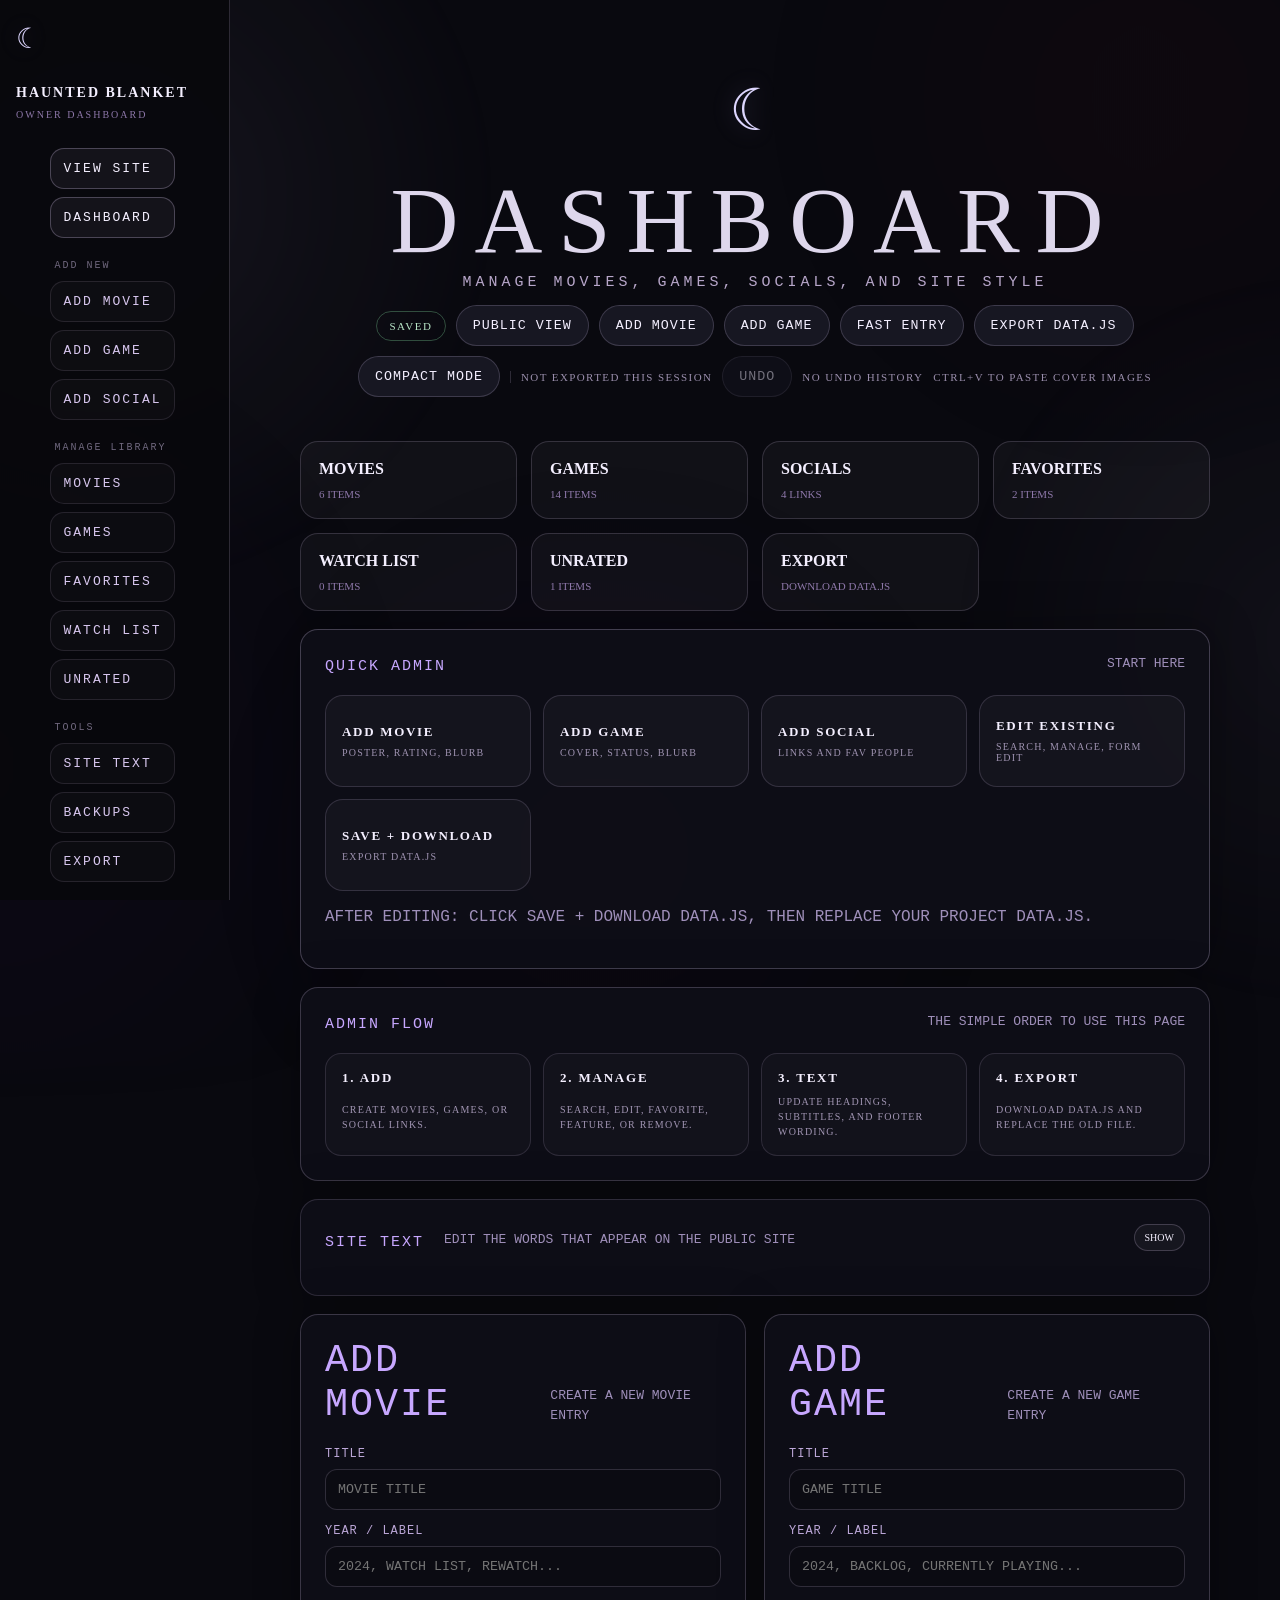
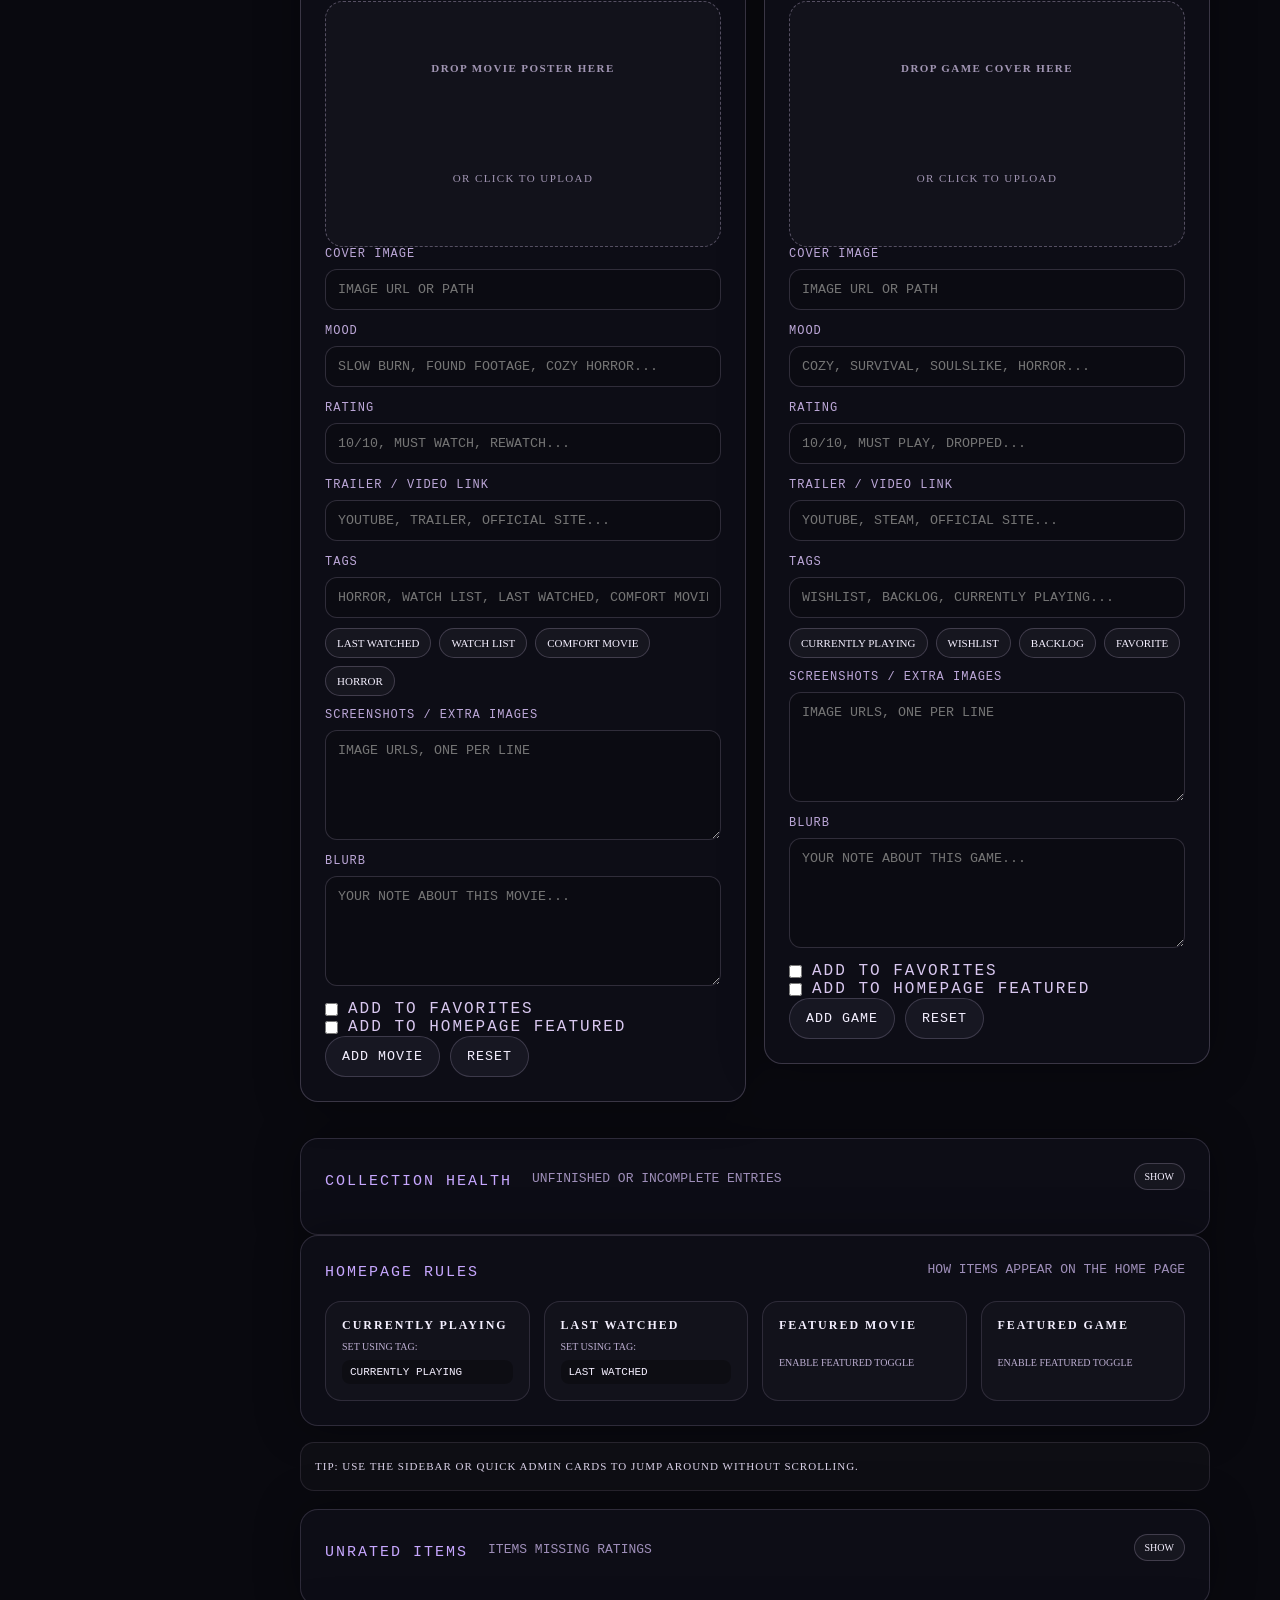
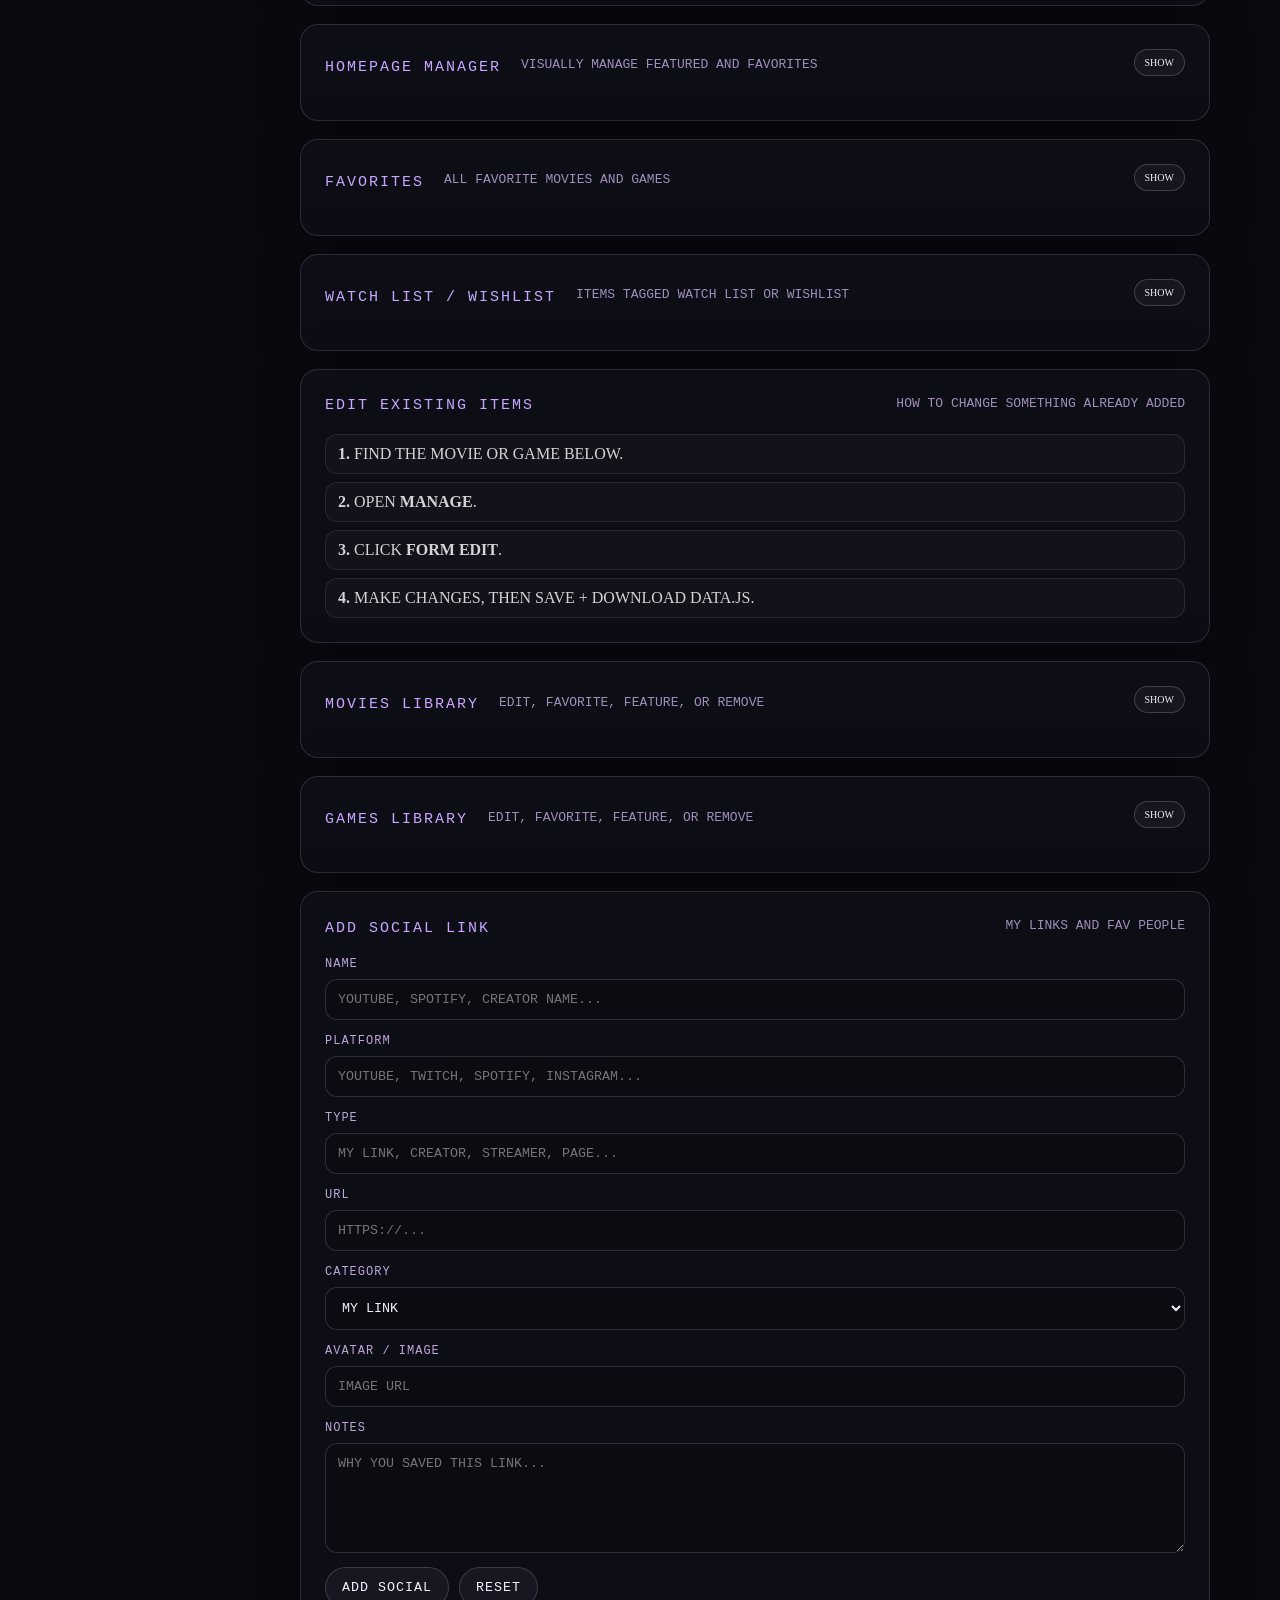
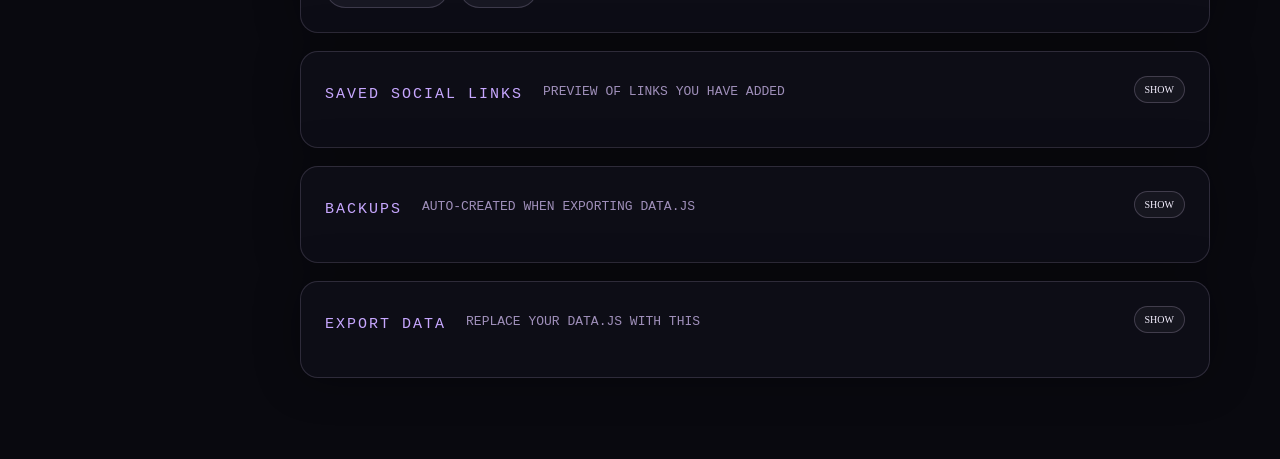
==== commit b2ffee0a: "Latest stable cleanup" ====
--- a/admin.html
+++ b/admin.html
@@ -14,15 +14,25 @@
       <strong>HAUNTED BLANKET</strong>
       <span>OWNER DASHBOARD</span>
     </div>
-    <nav>
-      <a href="index.html">VIEW SITE</a>
-      <a href="#dashboard">DASHBOARD</a>
-      <a href="#moviesAdmin">MOVIES</a>
+    <nav class="admin-main-nav" aria-label="Admin navigation">
+      <a href="index.html" class="nav-primary">VIEW SITE</a>
+      <a href="#dashboard" class="nav-primary">DASHBOARD</a>
+
+      <span class="nav-group-label">ADD NEW</span>
       <a href="#addMoviePanel">ADD MOVIE</a>
       <a href="#addGamePanel">ADD GAME</a>
+      <a href="#socials">ADD SOCIAL</a>
+
+      <span class="nav-group-label">MANAGE LIBRARY</span>
+      <a href="#moviesAdmin">MOVIES</a>
       <a href="#gamesAdmin">GAMES</a>
-      <a href="#socials">SOCIALS</a>
+      <a href="#favoritesAdmin">FAVORITES</a>
+      <a href="#watchlistAdmin">WATCH LIST</a>
+      <a href="#unratedAdmin">UNRATED</a>
+
+      <span class="nav-group-label">TOOLS</span>
       <a href="#design">SITE TEXT</a>
+      <a href="#backupPanel">BACKUPS</a>
       <a href="#export">EXPORT</a>
     </nav>
   </aside>
@@ -37,35 +47,22 @@
         <button type="button" class="btn mini-btn" id="viewModeToggle" onclick="toggleViewMode()">PUBLIC VIEW</button>
         <button type="button" class="btn mini-btn" id="quickAddMovieBtn" onclick="showAddPanel('movie')">ADD MOVIE</button>
         <button type="button" class="btn mini-btn" id="quickAddGameBtn" onclick="showAddPanel('game')">ADD GAME</button>
-        <button type="button" class="btn mini-btn" onclick="openQuickAdd()">QUICK ADD</button>
+        <button type="button" class="btn mini-btn" onclick="openQuickAdd()">FAST ENTRY</button>
         <button type="button" class="btn mini-btn" onclick="downloadNow()">EXPORT DATA.JS</button>
         <button type="button" class="btn mini-btn" id="densityToggle" onclick="toggleDensity()">COMPACT MODE</button>
-        <button type="button" class="btn mini-btn" onclick="surpriseMe()">SURPRISE ME</button>
         <span class="undo-status" id="lastExportStatus">NOT EXPORTED THIS SESSION</span>
         <button type="button" class="btn mini-btn" id="undoBtn" onclick="undoLastAction()" disabled>UNDO</button>
         <span class="undo-status" id="undoStatus">NO UNDO HISTORY</span>
         <span class="undo-status">CTRL+V TO PASTE COVER IMAGES</span>
       </div>
     </section>
-
-    <section class="panel" id="howto">
-      <div class="section-header">
-        <h2>NO-API SETUP</h2>
-        <p>MANUAL, PRIVATE, SIMPLE</p>
-      </div>
-      <p class="notice">
-        ADD ITEMS BELOW, DRAG AND DROP COVERS OR IMAGES, THEN EXPORT THE UPDATED <strong>DATA.JS</strong> FILE. NO API KEYS OR SUBSCRIPTIONS NEEDED.
-      </p>
-    </section>
-
-    <section class="dashboard-cards">
+<section class="dashboard-cards">
       <a class="dash-card" href="#moviesAdmin"><strong>MOVIES</strong><span id="movieCount">0 ITEMS</span></a>
       <a class="dash-card" href="#gamesAdmin"><strong>GAMES</strong><span id="gameCount">0 ITEMS</span></a>
       <a class="dash-card" href="#socials"><strong>SOCIALS</strong><span id="socialCount">0 LINKS</span></a>
       <a class="dash-card" href="#favoritesAdmin"><strong>FAVORITES</strong><span id="favoriteCount">0 ITEMS</span></a>
       <a class="dash-card" href="#watchlistAdmin"><strong>WATCH LIST</strong><span id="watchlistCount">0 ITEMS</span></a>
       <a class="dash-card" href="#unratedAdmin"><strong>UNRATED</strong><span id="unratedCount">0 ITEMS</span></a>
-      <a class="dash-card" href="#customSectionsPanel"><strong>SECTIONS</strong><span>CUSTOM GROUPS</span></a>
       <a class="dash-card" href="#export"><strong>EXPORT</strong><span>DOWNLOAD DATA.JS</span></a>
     </section>
 
@@ -80,6 +77,16 @@
         <button type="button" class="easy-action-card button-card" onclick="saveSettingsAndExport()"><strong>SAVE + DOWNLOAD</strong><span>EXPORT DATA.JS</span></button>
       </div>
       <p class="notice easy-reminder">AFTER EDITING: CLICK SAVE + DOWNLOAD DATA.JS, THEN REPLACE YOUR PROJECT DATA.JS.</p>
+    </section>
+
+    <section class="panel no-collapse admin-flow-panel" id="adminFlow">
+      <div class="section-header"><h2>ADMIN FLOW</h2><p>THE SIMPLE ORDER TO USE THIS PAGE</p></div>
+      <div class="admin-flow-grid">
+        <a href="#addMoviePanel"><strong>1. ADD</strong><span>CREATE MOVIES, GAMES, OR SOCIAL LINKS.</span></a>
+        <a href="#moviesAdmin"><strong>2. MANAGE</strong><span>SEARCH, EDIT, FAVORITE, FEATURE, OR REMOVE.</span></a>
+        <a href="#design"><strong>3. TEXT</strong><span>UPDATE HEADINGS, SUBTITLES, AND FOOTER WORDING.</span></a>
+        <a href="#export"><strong>4. EXPORT</strong><span>DOWNLOAD DATA.JS AND REPLACE THE OLD FILE.</span></a>
+      </div>
     </section>
 
 
@@ -183,7 +190,7 @@
 
     <section class="admin-grid" id="media" style="margin-top:18px">
       <div class="panel">
-        <div class="section-header"><h2>EDIT SELECTED ITEM</h2><p>USED WHEN YOU CLICK FORM EDIT ON A CARD</p></div>
+        <div class="section-header"><h2>EDIT FORM</h2><p>OPEN MANAGE ON A CARD, THEN CLICK FORM EDIT</p></div>
         <div class="admin-tools sticky-toolbar">
           <label class="field">SEARCH LIBRARY<input id="mediaSearch" placeholder="SEARCH TITLE, TAG, MOOD..." oninput="renderAll()"></label>
           <label class="field">SORT LIBRARY<select id="mediaSort" onchange="renderAll()">
@@ -234,11 +241,7 @@
         <div class="button-row"><button type="button" class="btn" id="saveEntryBtn" onclick="addEntry()">ADD ENTRY</button><button type="button" class="btn" onclick="resetForm()">RESET</button></div>
       </div>
     </section>
-
-    <section class="admin-grid" style="margin-top:18px">
-    </section>
-
-    <section class="panel" id="collectionHealthPanel" style="margin-top:18px">
+<section class="panel" id="collectionHealthPanel" style="margin-top:18px">
       <div class="section-header"><h2>COLLECTION HEALTH</h2><p>UNFINISHED OR INCOMPLETE ENTRIES</p></div>
       <div class="health-grid" id="healthGrid"></div>
     </section>
@@ -246,8 +249,8 @@
     
 <section class="panel no-collapse" id="homepageControls">
   <div class="section-header">
-    <h2>HOME PAGE CONTROLS</h2>
-    <p>CONTROL FEATURED CONTENT</p>
+    <h2>HOMEPAGE RULES</h2>
+    <p>HOW ITEMS APPEAR ON THE HOME PAGE</p>
   </div>
 
   <div class="dashboard-grid compact-dashboard-grid">
@@ -277,38 +280,9 @@
 
 
 <div class="admin-reminder">
-TIP: USE SEARCH TO QUICKLY FIND MOVIES, GAMES, OR SOCIALS TO EDIT.
+TIP: USE THE SIDEBAR OR QUICK ADMIN CARDS TO JUMP AROUND WITHOUT SCROLLING.
 </div>
-
-<section class="panel media-library" id="favoritesFocusPanel" style="margin-top:18px">
-      <div class="section-header"><h2>FAVORITES FOCUS</h2><p>YOUR MOST IMPORTANT ENTRIES</p></div>
-      <div class="poster-wall compact-wall" id="favoritesFocusGrid"></div>
-    </section>
-
-    <section class="panel media-library" id="customSectionsPanel" style="margin-top:18px">
-      <div class="section-header"><h2>CUSTOM SECTIONS</h2><p>QUICK VIEWS BASED ON TAGS</p></div>
-      <p class="notice">USE THESE TAGS TO CREATE READY-MADE COLLECTIONS: CURRENTLY PLAYING, OCTOBER WATCHES, COMFORT MOVIE, BEST ATMOSPHERE.</p>
-      <div class="custom-section-grid">
-        <div>
-          <h3 class="mini-heading">CURRENTLY PLAYING</h3>
-          <div class="poster-wall compact-wall" id="currentlyPlayingGrid"></div>
-        </div>
-        <div>
-          <h3 class="mini-heading">OCTOBER WATCHES</h3>
-          <div class="poster-wall compact-wall" id="octoberWatchesGrid"></div>
-        </div>
-        <div>
-          <h3 class="mini-heading">COMFORT PICKS</h3>
-          <div class="poster-wall compact-wall" id="comfortPicksGrid"></div>
-        </div>
-        <div>
-          <h3 class="mini-heading">BEST ATMOSPHERE</h3>
-          <div class="poster-wall compact-wall" id="atmosphereGrid"></div>
-        </div>
-      </div>
-    </section>
-
-    <section class="panel media-library" id="unratedAdmin" style="margin-top:18px">
+<section class="panel media-library" id="unratedAdmin" style="margin-top:18px">
       <div class="section-header"><h2>UNRATED ITEMS</h2><p>ITEMS MISSING RATINGS</p></div>
       <div class="poster-wall compact-wall" id="unratedGrid"></div>
     </section>
@@ -402,18 +376,7 @@
       <div class="button-row"><button type="button" class="btn" onclick="downloadBackupOnly()">DOWNLOAD BACKUP NOW</button></div>
       <div class="backup-list" id="backupList"></div>
     </section>
-
-    <section class="panel" id="deployGuidePanel" style="margin-top:18px">
-      <div class="section-header"><h2>DEPLOY CHECKLIST</h2><p>STATIC SITE EXPORT WORKFLOW</p></div>
-      <div class="deploy-checklist">
-        <p>1. CLICK <strong>DOWNLOAD DATA.JS</strong>.</p>
-        <p>2. REPLACE THE OLD <strong>DATA.JS</strong> IN YOUR SITE FOLDER.</p>
-        <p>3. KEEP THE REST OF THE FILES TOGETHER: INDEX, MOVIES, GAMES, SOCIALS, STYLE, SITE, ADMIN.</p>
-        <p>4. UPLOAD THE WHOLE FOLDER TO NETLIFY, GITHUB PAGES, OR YOUR HOST.</p>
-      </div>
-    </section>
-
-    <section class="panel" id="export" style="margin-top:18px">
+<section class="panel" id="export" style="margin-top:18px">
       <div class="section-header"><h2>EXPORT DATA</h2><p>REPLACE YOUR DATA.JS WITH THIS</p></div>
       <p class="notice">AFTER ADDING ITEMS, CLICK EXPORT. SAVE THE DOWNLOADED <strong>DATA.JS</strong> FILE INTO YOUR SITE FOLDER, REPLACING THE OLD ONE. THEN REFRESH <strong>INDEX.HTML</strong>.</p>
       <div class="button-row"><button type="button" class="btn" onclick="exportData()">DOWNLOAD DATA.JS</button><button type="button" class="btn" onclick="copyData()">COPY DATA.JS TEXT</button><button type="button" class="btn" onclick="clearDraft()">CLEAR DRAFT</button></div>
@@ -495,6 +458,10 @@
     }[c]));
   }
 
+  function imageErrorFallback(text = 'IMAGE MISSING') {
+    return `this.onerror=null;this.outerHTML='<div class=&quot;poster-placeholder&quot;>${escapeHtml(text)}</div>'`;
+  }
+
   function normalizeUrl(url = '') {
     const trimmed = String(url || '').trim();
     if (!trimmed) return '';
@@ -725,7 +692,7 @@
       else gameCoverData = dataUrl;
 
       if (imageInput) imageInput.value = '';
-      preview.innerHTML = `<img class="poster" src="${dataUrl}" alt="${kind} cover preview">`;
+      preview.innerHTML = `<img class="poster" decoding="async" src="${dataUrl}" alt="${kind} cover preview">`;
     }
 
     async function handle(file) {
@@ -771,7 +738,7 @@
 
         const src = e.target.value.trim();
         preview.innerHTML = src
-          ? `<img class="poster" src="${escapeHtml(src)}" alt="${kind} cover preview">`
+          ? `<img class="poster" loading="lazy" decoding="async" src="${escapeHtml(src)}" alt="${kind} cover preview" onerror="${imageErrorFallback()}">`
           : `<strong>DROP ${kind.toUpperCase()} COVER HERE</strong><span>OR CLICK TO UPLOAD</span>`;
       });
     }
@@ -800,7 +767,7 @@
       const box = $('coverPreviewBox');
       if (!box) return;
       box.innerHTML = src
-        ? `<img class="poster" src="${src}" alt="PREVIEW">`
+        ? `<img class="poster" loading="lazy" decoding="async" src="${escapeHtml(src)}" alt="PREVIEW" onerror="${imageErrorFallback()}">`
         : `<div class="poster-placeholder"><strong>DROP COVER HERE</strong><span>OR CLICK TO UPLOAD</span></div>`;
     }
 
@@ -1014,7 +981,7 @@
     uploadedCoverData = '';
     if ($('saveEntryBtn')) $('saveEntryBtn').textContent = 'SAVE CHANGES';
     const box = $('coverPreviewBox');
-    if (box) box.innerHTML = item.image ? `<img class="poster" src="${escapeHtml(item.image)}" alt="PREVIEW">` : `<div class="poster-placeholder">NO IMAGE</div>`;
+    if (box) box.innerHTML = item.image ? `<img class="poster" loading="lazy" decoding="async" src="${escapeHtml(item.image)}" alt="PREVIEW" onerror="${imageErrorFallback()}">` : `<div class="poster-placeholder">NO IMAGE</div>`;
     $('media')?.scrollIntoView({ behavior: 'smooth', block: 'start' });
   }
 
@@ -1234,16 +1201,7 @@
     save();
   }
 
-  function surpriseMe() {
-    const visible = draft.media.filter(item => !item.archived);
-    if (!visible.length) return alert('NO ITEMS YET.');
-    const pick = visible[Math.floor(Math.random() * visible.length)];
-    alert(`SURPRISE PICK:\n\n${pick.title || 'UNTITLED'}${pick.rating ? '\nRATING: ' + pick.rating : ''}${pick.description ? '\n\n' + pick.description : ''}`);
-  }
-
-  
-  
-  function resetSocialForm() {
+function resetSocialForm() {
     ['socialName','socialPlatform','socialType','socialUrl','socialAvatar','socialNotes'].forEach(id => {
       const el = $(id);
       if (el) el.value = '';
@@ -1351,7 +1309,7 @@
     const tags = (item.tags || []).map(t => `<span class="badge">${escapeHtml(t)}</span>`).join('');
     const tagText = (item.tags || []).join(', ');
     const img = item.image
-      ? `<img loading="lazy" class="poster" src="${escapeHtml(item.image)}" alt="">`
+      ? `<img loading="lazy" decoding="async" class="poster" src="${escapeHtml(item.image)}" alt="${escapeHtml(item.title || 'cover')}" onerror="${imageErrorFallback('IMAGE MISSING')}">`
       : '<div class="poster-placeholder">DROP IMAGE</div>';
 
     const ratingButtons = item.type === 'movie'
@@ -1502,7 +1460,7 @@
         <div class="social-admin-head">
           ${
             s.avatar
-              ? `<img src="${escapeHtml(s.avatar)}" alt="${escapeHtml(s.title || s.name || '')}">`
+              ? `<img loading="lazy" decoding="async" src="${escapeHtml(s.avatar)}" alt="${escapeHtml(s.title || s.name || '')}" onerror="this.style.display='none'">`
               : '<div class="social-admin-avatar-placeholder">✦</div>'
           }
           <div>
--- a/admin.css
+++ b/admin.css
@@ -1287,3 +1287,77 @@
   color:#f4efff;
   font-size:11px;
 }
+
+
+/* ADMIN NAVIGATION CLEANUP - STEP 6 */
+.admin-main-nav {
+  align-content: start;
+  max-height: calc(100vh - 130px);
+  overflow-y: auto;
+  padding-right: 4px;
+}
+
+.nav-group-label {
+  margin: 14px 4px 2px;
+  color: rgba(216,199,239,.5);
+  font: 10px 'Courier New', monospace;
+  letter-spacing: 2px;
+  text-transform: uppercase;
+}
+
+.admin-sidebar nav a.nav-primary {
+  border-color: rgba(216,199,239,.28);
+  background: rgba(216,199,239,.06);
+  color: #f4efff;
+}
+
+.admin-flow-panel {
+  margin-top: 18px;
+  border-color: rgba(216,199,239,.22) !important;
+}
+
+.admin-flow-grid {
+  display: grid;
+  grid-template-columns: repeat(auto-fit, minmax(190px, 1fr));
+  gap: 12px;
+}
+
+.admin-flow-grid a {
+  display: grid;
+  gap: 8px;
+  min-height: 86px;
+  padding: 16px;
+  border: 1px solid rgba(216,199,239,.14);
+  border-radius: 16px;
+  background: rgba(255,255,255,.025);
+  color: #f4efff;
+  text-decoration: none;
+}
+
+.admin-flow-grid a:hover {
+  border-color: rgba(216,199,239,.42);
+  background: rgba(216,199,239,.055);
+}
+
+.admin-flow-grid strong {
+  font-size: 13px;
+  letter-spacing: 1.8px;
+}
+
+.admin-flow-grid span {
+  color: rgba(216,199,239,.72);
+  font-size: 10px;
+  letter-spacing: 1.2px;
+  line-height: 1.5;
+}
+
+@media(max-width: 900px) {
+  .admin-main-nav {
+    max-height: none;
+    overflow: visible;
+  }
+  .nav-group-label {
+    grid-column: 1 / -1;
+    margin-top: 8px;
+  }
+}
